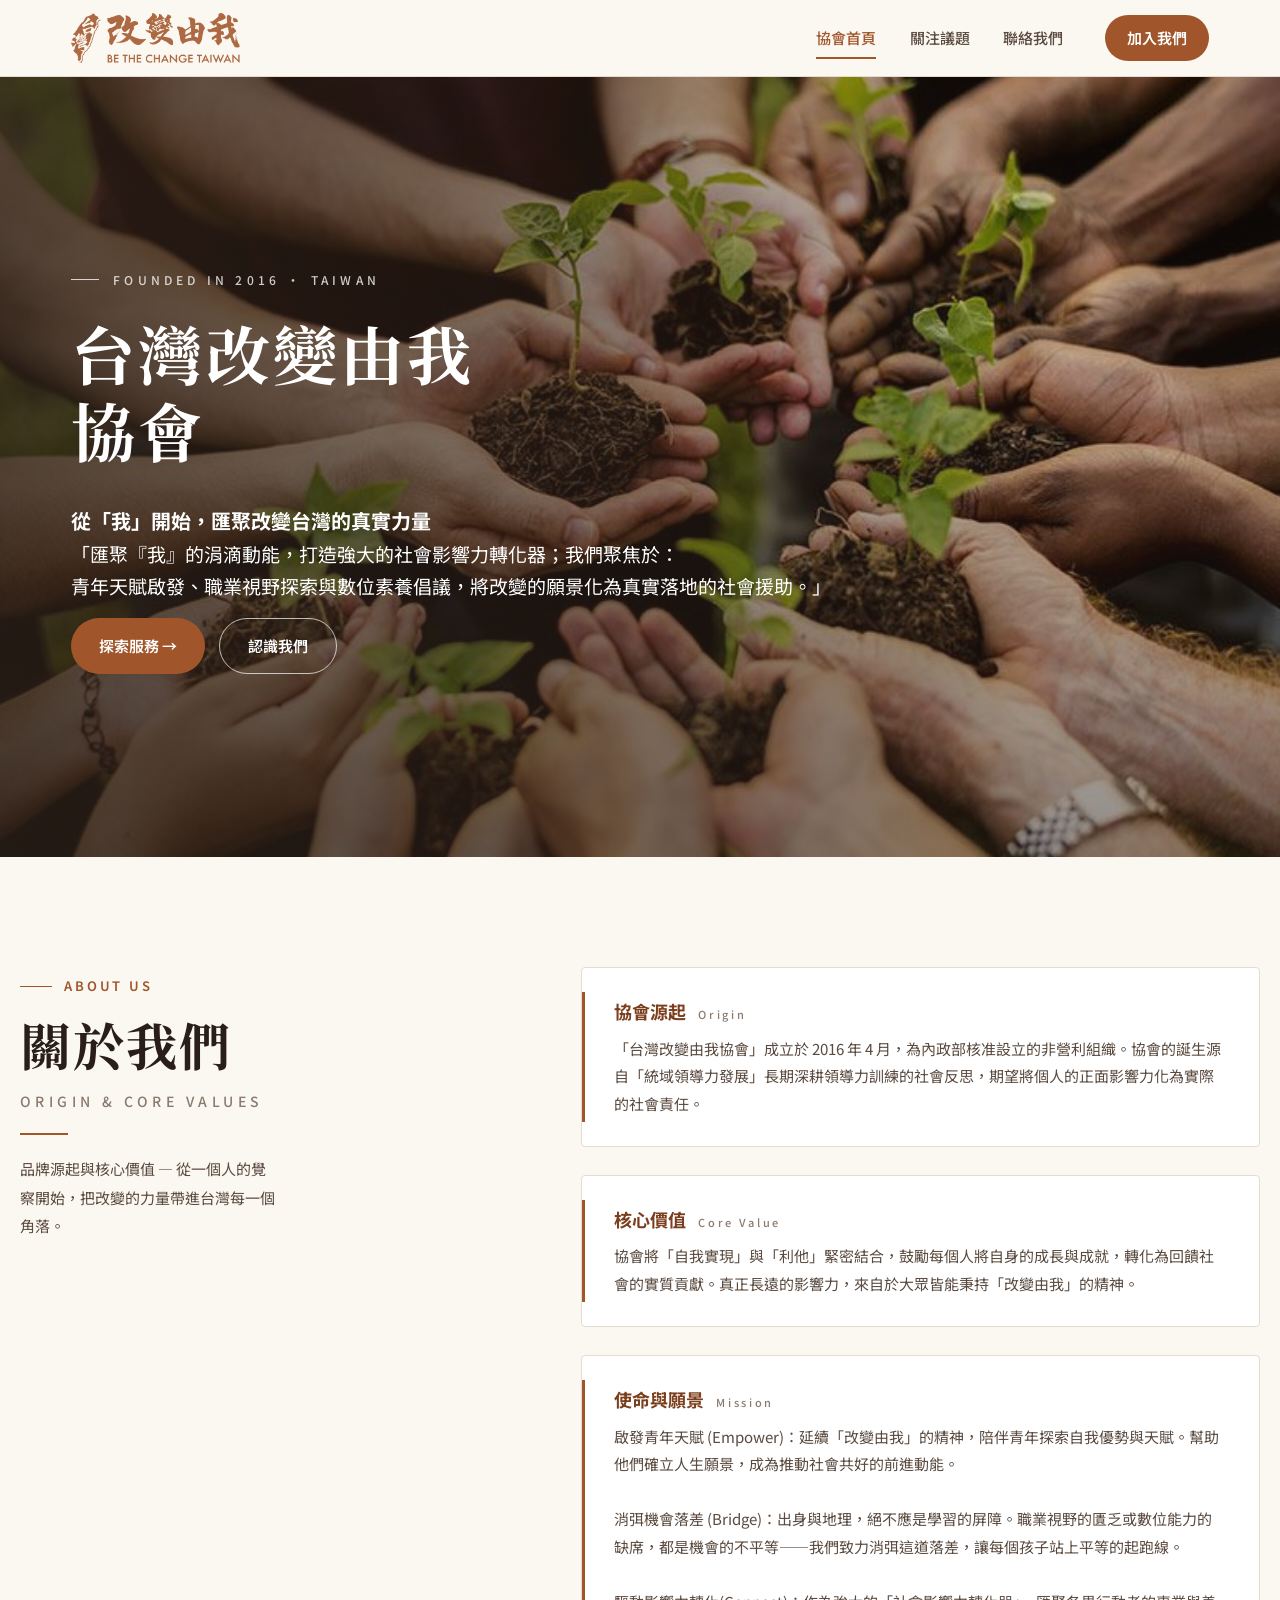
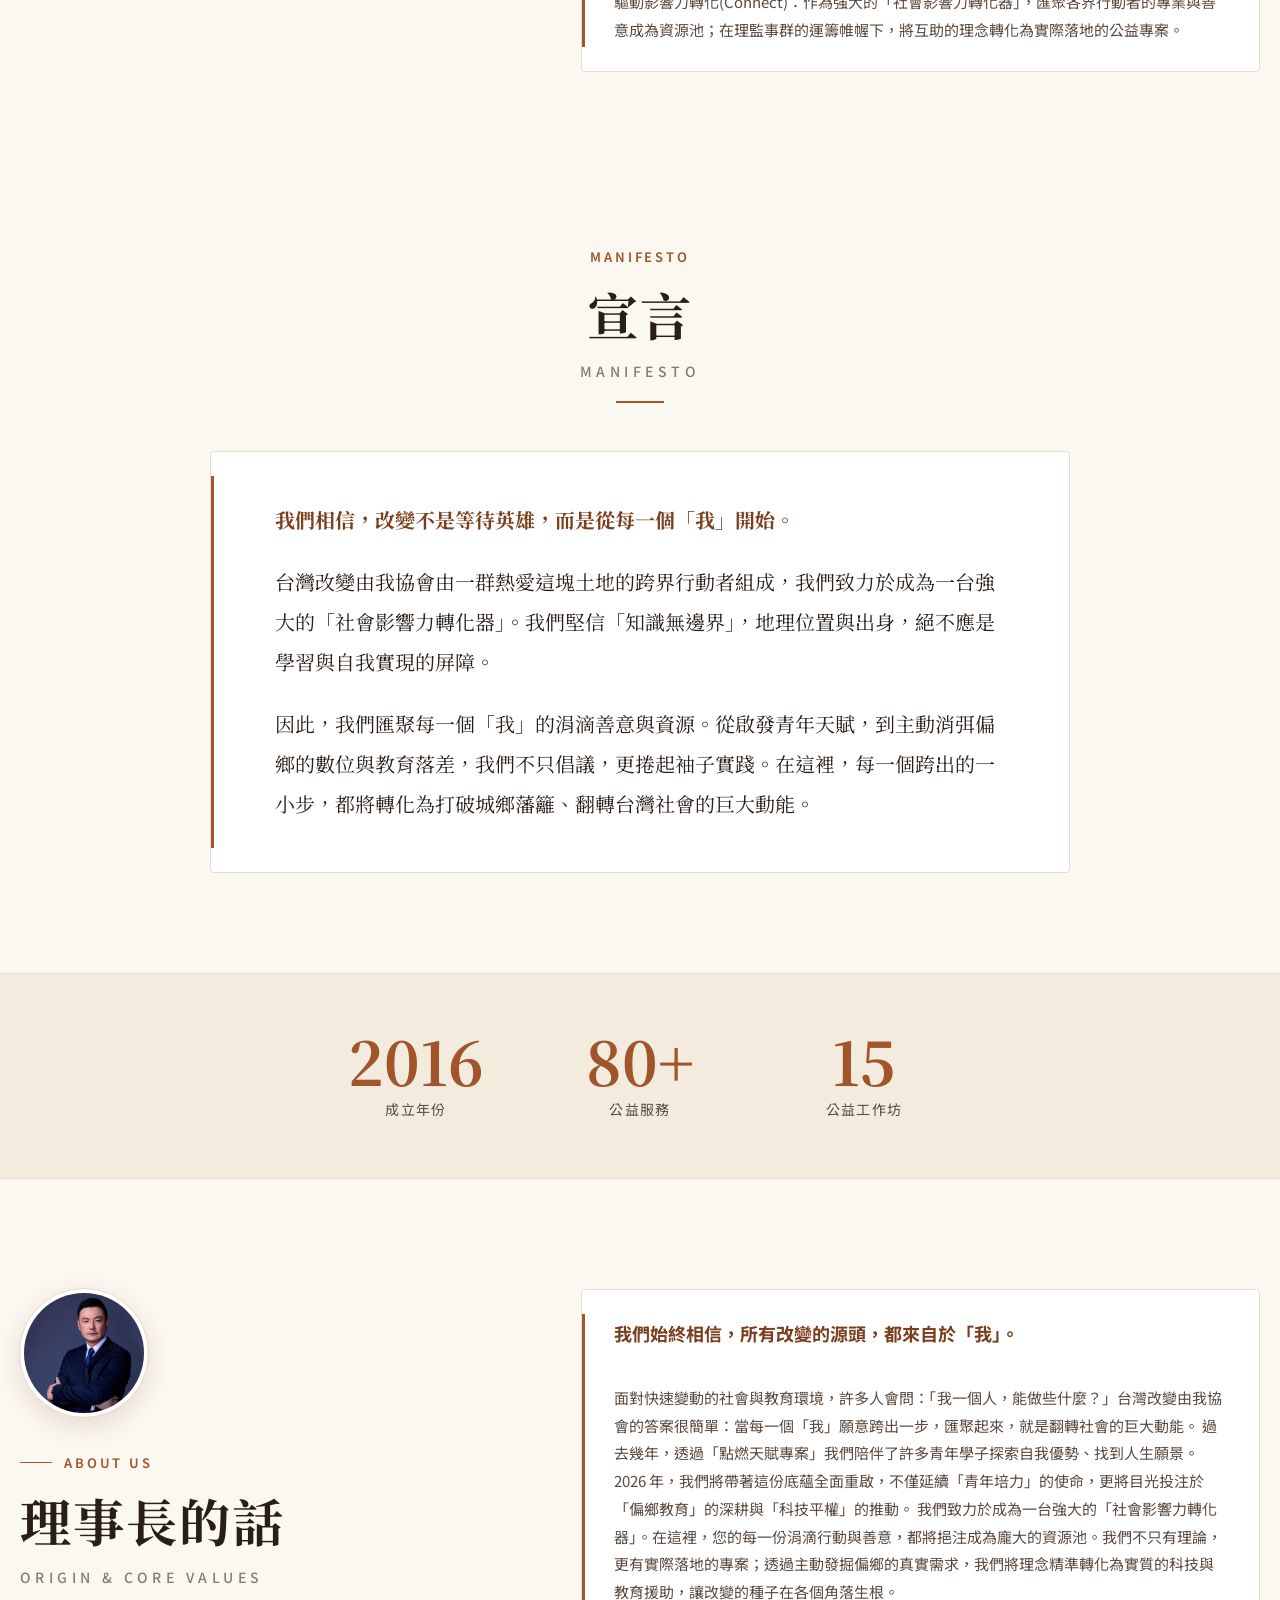
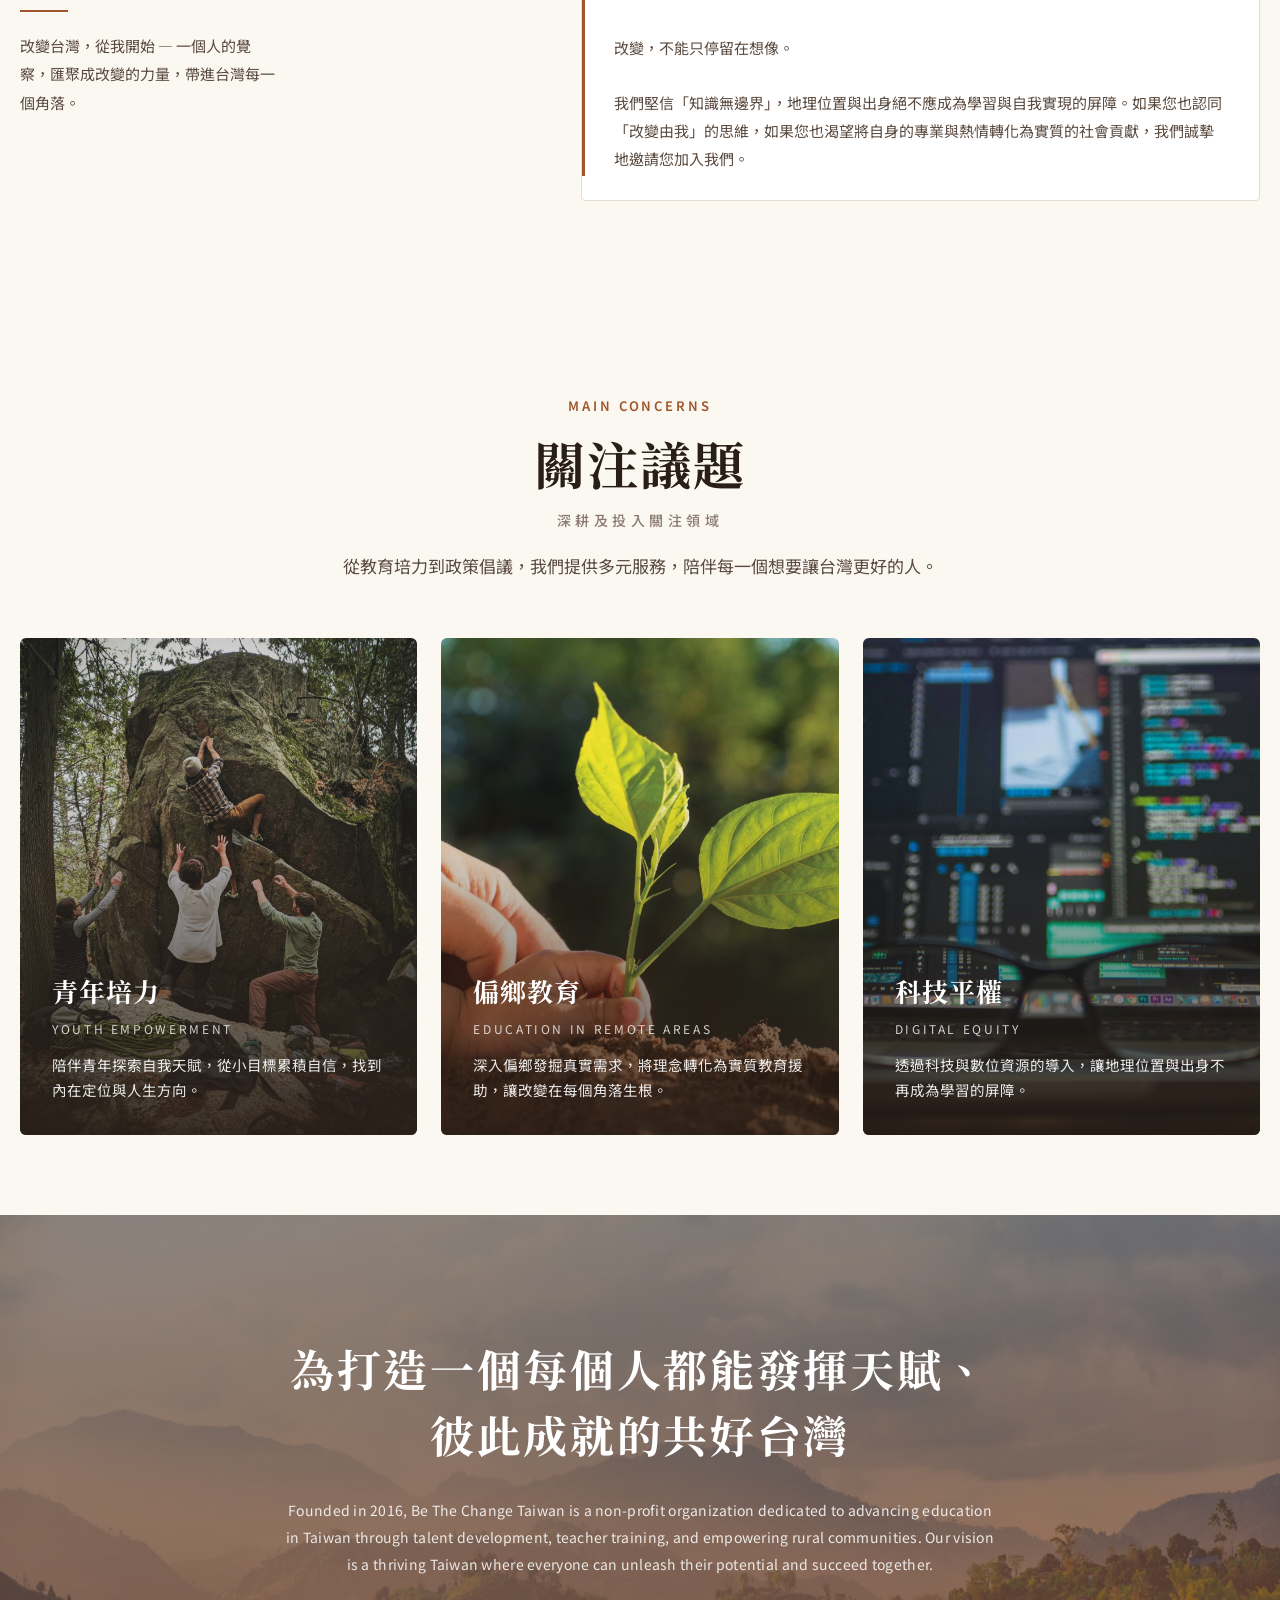
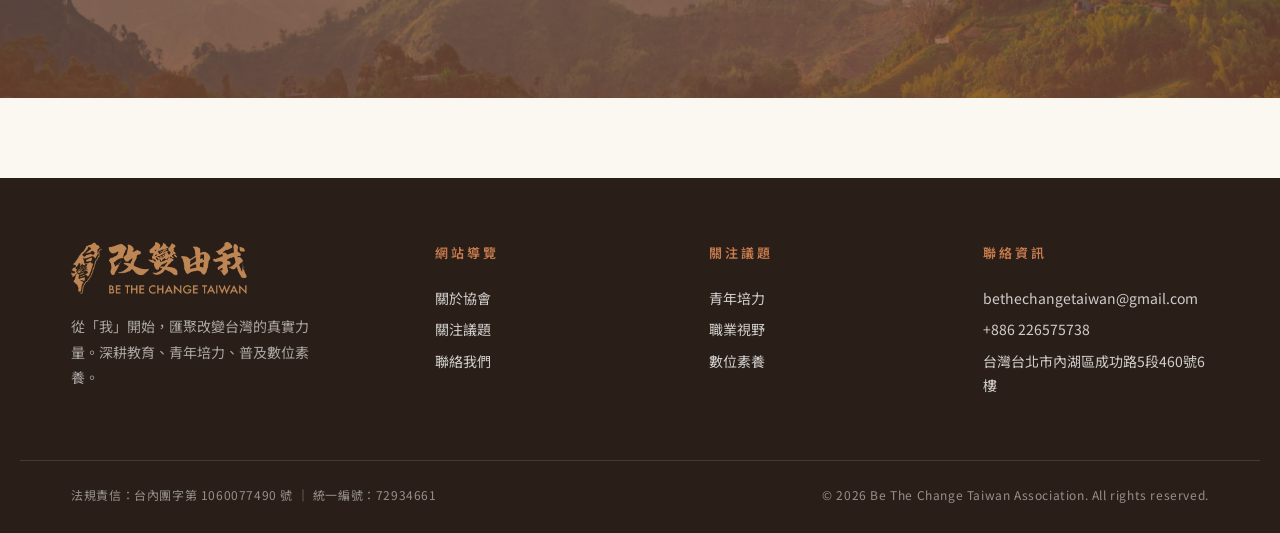
==== index.html @ be3ef878 "createrepository" ====
<!DOCTYPE html><html lang="zh-Hant"><head>




<meta charset="utf-8">
<title>台灣改變由我協會 Be The Change Taiwan</title>
<meta name="viewport" content="width=device-width,initial-scale=1">
<link rel="preconnect" href="https://fonts.googleapis.com">
<link rel="preconnect" href="https://fonts.gstatic.com" crossorigin="">
<link href="https://fonts.googleapis.com/css2?family=Noto+Sans+TC:wght@300;400;500;600;700&amp;family=Noto+Serif+TC:wght@500;600;700&amp;display=swap" rel="stylesheet">
<link rel="stylesheet" href="assets/site.css">
<style>
  /* ───────── Homepage-specific ───────── */
  .hero {
    position: relative;
    min-height: min(92vh, 780px);
    color: var(--white);
    display: flex; align-items: center;
    overflow: hidden;
  }
  .hero .bg {
    position: absolute; inset: 0;
    background: url("assets/hero-seedling.jpg") center/cover no-repeat;
    transform: scale(1.03);
  }
  .hero .scrim {
    position: absolute; inset: 0;
    background:
      linear-gradient(100deg, rgba(42,31,24,0.78) 0%, rgba(42,31,24,0.45) 45%, rgba(42,31,24,0.10) 80%);
  }
  .hero .scrim2 {
    position: absolute; inset: 0;
    background: linear-gradient(180deg, rgba(124,63,30,0.05) 0%, rgba(42,31,24,0.45) 100%);
  }
  .hero .inner {
    position: relative; z-index: 2;
    max-width: var(--maxw); margin: 0 auto; padding: 100px var(--gut);
    width: 100%;
  }
  .hero .est {
    font-size: 12px; letter-spacing: 0.35em; text-transform: uppercase;
    color: rgba(255,255,255,0.78); font-weight: 500;
    margin-bottom: 24px;
    display: inline-flex; align-items: center; gap: 14px;
  }
  .hero .est::before {
    content: ""; display: inline-block; width: 28px; height: 1px; background: rgba(255,255,255,0.78);
  }
  .hero h1.title {
    font-family: "Noto Serif TC", serif;
    font-size: clamp(36px, 5vw, 68px); font-weight: 700;
    letter-spacing: 0.05em;
    margin: 0 0 28px;
    line-height: 1.2;
    max-width: 14ch;
  }
  .hero .quote {
    max-width: 560px;
    font-size: 17px; line-height: 1.95;
    color: rgba(255,255,255,0.92);
    border-left: 2px solid var(--brand-soft);
    padding-left: 22px;
    margin: 0 0 36px;
  }
  .hero .actions { display: flex; gap: 14px; flex-wrap: wrap; }

  /* About */
  .about { padding: 110px 0 80px; }
  .about .grid {
    display: grid; grid-template-columns: 1fr 1.4fr;
    gap: clamp(40px, 6vw, 90px);
    align-items: flex-start;
  }
  @media (max-width: 880px) { .about .grid { grid-template-columns: 1fr; } }
  .about .head h2.section-title-cn { margin-top: 14px; }
  .about-cards {
    display: grid; gap: 28px;
  }
  .about-card {
    background: var(--white);
    border: 1px solid var(--line);
    border-radius: 4px;
    padding: 28px 32px;
    position: relative;
  }
  .about-card::before {
    content: ""; position: absolute; left: 0; top: 24px; bottom: 24px; width: 3px;
    background: var(--brand);
  }
  .about-card h3 {
    margin: 0 0 8px; font-size: 18px; font-weight: 700; color: var(--brand-deep);
    display: flex; align-items: baseline; gap: 12px;
  }
  .about-card h3 .en {
    font-size: 11px; letter-spacing: 0.24em; color: var(--ink-mute); font-weight: 500;
  }
  .about-card p {
    margin: 0; color: var(--ink-soft); font-size: 15px; line-height: 1.85;
  }

  /* Chairman message photo */
  .chairman-photo {
    width: 128px; height: 128px;
    border-radius: 50%;
    overflow: hidden;
    margin: 0 0 26px;
    border: 4px solid var(--white);
    outline: 1px solid var(--line);
    box-shadow: 0 8px 24px rgba(124,63,30,0.16);
  }
  .chairman-photo img {
    width: 100%; height: 100%;
    object-fit: cover;
    object-position: top center;
    display: block;
  }

  /* Manifesto */
  .manifesto { padding: 90px 0 100px; background: var(--paper); }
  .manifesto .head { text-align: center; max-width: 760px; margin: 0 auto 48px; }
  .manifesto .head .eyebrow { justify-content: center; }
  .manifesto .head .eyebrow::before { display: none; }
  .manifesto .divider { margin: 18px auto 0; }
  .manifesto-body {
    max-width: 860px; margin: 0 auto;
    position: relative;
    background: var(--white);
    border: 1px solid var(--line);
    border-radius: 4px;
    padding: 48px clamp(28px, 6vw, 64px);
  }
  .manifesto-body::before {
    content: ""; position: absolute; left: 0; top: 24px; bottom: 24px; width: 3px;
    background: var(--brand);
  }
  .manifesto-body p {
    font-family: "Noto Serif TC", serif;
    font-size: clamp(17px, 2vw, 20px);
    line-height: 2;
    color: var(--ink);
    margin: 0 0 22px;
  }
  .manifesto-body p:last-child { margin-bottom: 0; }
  .manifesto-body p.lead { font-weight: 700; color: var(--brand-deep); }

  /* Stats strip */
  .stats {
    background: var(--paper-2);
    padding: 56px 0;
    border-top: 1px solid var(--line);
    border-bottom: 1px solid var(--line);
  }
  .stats .row {
    display: flex; flex-wrap: wrap; justify-content: center;
    text-align: center; gap: 24px 64px;
  }
  .stats .stat { flex: 0 1 160px; }
  .stat .n {
    font-family: "Noto Serif TC", serif;
    font-size: clamp(40px, 5vw, 60px);
    color: var(--brand);
    font-weight: 700;
    line-height: 1;
  }
  .stat .l { font-size: 14px; color: var(--ink-soft); margin-top: 8px; letter-spacing: 0.1em; }

  /* Concerns */
  .concerns { padding: 110px 0 80px; }
  .concerns .head { text-align: center; max-width: 760px; margin: 0 auto 56px; }
  .concerns .head .eyebrow { justify-content: center; }
  .concerns .head .eyebrow::before { display: none; }
  .concerns .head .section-lead { margin-top: 18px; }
  .concerns .grid3 {
    display: grid; grid-template-columns: repeat(3, 1fr);
    gap: 24px;
  }
  @media (max-width: 880px) { .concerns .grid3 { grid-template-columns: 1fr; } }
  .concern {
    position: relative;
    border-radius: 6px;
    overflow: hidden;
    aspect-ratio: 4/5;
    color: var(--white);
    display: flex; flex-direction: column; justify-content: flex-end;
    padding: 32px;
    transition: transform .35s ease;
  }
  .concern:hover { transform: translateY(-4px); }
  .concern .bg {
    position: absolute; inset: 0;
    background-size: cover; background-position: center;
    transition: transform .6s ease;
  }
  .concern:hover .bg { transform: scale(1.06); }
  .concern .veil {
    position: absolute; inset: 0;
    background: linear-gradient(180deg, rgba(42,31,24,0.05) 30%, rgba(42,31,24,0.85) 100%);
  }
  .concern .num {
    position: absolute; top: 24px; left: 24px;
    font-size: 14px; letter-spacing: 0.2em; color: rgba(255,255,255,0.85);
  }
  .concern .body { position: relative; z-index: 2; }
  .concern h3 {
    font-family: "Noto Serif TC", serif;
    font-size: 26px; font-weight: 700; margin: 0 0 6px;
    letter-spacing: 0.04em;
  }
  .concern .en { font-size: 12px; letter-spacing: 0.22em; text-transform: uppercase; opacity: 0.78; margin-bottom: 12px; }
  .concern p { margin: 0; font-size: 14.5px; line-height: 1.75; color: rgba(255,255,255,0.9); }

  /* Services */
  .services { padding: 110px 0 80px; background: var(--paper-2); }
  .services .head { text-align: center; max-width: 760px; margin: 0 auto 56px; }
  .services .head .eyebrow { justify-content: center; }
  .services .head .eyebrow::before { display: none; }
  .svc-grid {
    display: grid; grid-template-columns: repeat(3, 1fr); gap: 20px;
  }
  @media (max-width: 980px) { .svc-grid { grid-template-columns: repeat(2, 1fr); } }
  @media (max-width: 640px) { .svc-grid { grid-template-columns: 1fr; } }
  .svc {
    background: var(--white);
    padding: 36px 30px;
    border: 1px solid var(--line);
    transition: border-color .25s, transform .25s;
  }
  .svc:hover { border-color: var(--brand); transform: translateY(-3px); }
  .svc .num {
    font-family: "Noto Serif TC", serif;
    font-size: 14px; color: var(--brand);
    letter-spacing: 0.16em; font-weight: 600;
  }
  .svc .icon {
    width: 56px; height: 56px;
    border-radius: 50%;
    background: var(--brand-tint);
    display: flex; align-items: center; justify-content: center;
    margin: 14px 0 22px;
    color: var(--brand-deep);
  }
  .svc h3 {
    margin: 0; font-size: 19px; font-weight: 700; color: var(--ink);
  }
  .svc .en {
    margin: 4px 0 14px; font-size: 11px;
    letter-spacing: 0.22em; color: var(--ink-mute); text-transform: uppercase;
  }
  .svc p { margin: 0; color: var(--ink-soft); font-size: 14.5px; line-height: 1.8; }

  /* Vision banner */
  .vision {
    position: relative; padding: 120px 0;
    color: var(--white); overflow: hidden;
  }
  .vision .bg { position: absolute; inset: 0; background: url("assets/mountains.png") center/cover no-repeat; }
  .vision .scrim { position: absolute; inset: 0; background: linear-gradient(180deg, rgba(42,31,24,0.55) 0%, rgba(124,63,30,0.72) 100%); }
  .vision .inner { position: relative; z-index: 2; text-align: center; max-width: 880px; margin: 0 auto; padding: 0 var(--gut); }
  .vision .quote-cn {
    font-family: "Noto Serif TC", serif;
    font-size: clamp(26px, 3.6vw, 44px);
    font-weight: 700; letter-spacing: 0.06em;
    line-height: 1.5;
    margin: 0 0 30px;
  }
  .vision .quote-en {
    font-size: 14px; line-height: 1.95;
    color: rgba(255,255,255,0.86); letter-spacing: 0.02em;
    max-width: 720px; margin: 0 auto;
  }

  /* Core Members – flex centering (works for any card count) */
  .grid3-center {
    display: flex;
    flex-wrap: wrap;
    justify-content: center;
    gap: 24px;
  }
  .grid3-center > * {
    flex: 0 1 calc(33.333% - 16px);
    min-width: 260px;
  }
  @media (max-width: 880px) {
    .grid3-center > * { flex: 1 1 100%; }
  }

  /* Contact */
  .contact { padding: 110px 0 80px; }
  .contact .head { text-align: center; max-width: 720px; margin: 0 auto 56px; }
  .contact .head .eyebrow { justify-content: center; }
  .contact .head .eyebrow::before { display: none; }
  .contact .grid {
    display: grid; grid-template-columns: 1.4fr 1fr;
    gap: 56px;
    align-items: flex-start;
  }
  @media (max-width: 880px) { .contact .grid { grid-template-columns: 1fr; } }
  .form .row { display: grid; grid-template-columns: 1fr 1fr; gap: 18px; }
  @media (max-width: 560px) { .form .row { grid-template-columns: 1fr; } }
  .form label {
    display: block; font-size: 13px; font-weight: 600;
    color: var(--ink-soft); margin-bottom: 8px; letter-spacing: 0.04em;
  }
  .form input, .form textarea {
    width: 100%; padding: 14px 16px;
    border: 1px solid var(--line);
    background: var(--white);
    border-radius: 4px;
    font-family: inherit; font-size: 15px; color: var(--ink);
    transition: border-color .2s;
  }
  .form input:focus, .form textarea:focus { outline: none; border-color: var(--brand); }
  .form textarea { resize: vertical; min-height: 130px; }
  .form .field { margin-bottom: 18px; }
  .form button { margin-top: 8px; }

  .contact-info { background: var(--paper-2); padding: 36px 32px; border-radius: 4px; border-top: 3px solid var(--brand); max-width: 520px; margin: 0 auto; }
  .info-row { display: flex; gap: 14px; padding: 18px 0; border-bottom: 1px dashed var(--line); }
  .info-row:last-child { border-bottom: none; }
  .info-row .ico {
    flex: none; width: 38px; height: 38px; border-radius: 50%;
    background: var(--brand-tint); color: var(--brand-deep);
    display: flex; align-items: center; justify-content: center;
  }
  .info-row .k { font-size: 12px; letter-spacing: 0.18em; color: var(--ink-mute); text-transform: uppercase; }
  .info-row .v { font-size: 15px; color: var(--ink); margin-top: 2px; }

</style>
</head>
<body style="">

<!-- ============================ TOP BAR ============================ -->
<header class="topbar">
  <div class="topbar-inner">
    <a href="index.html" class="brand-mark" aria-label="台灣改變由我協會 Be The Change Taiwan"><img class="logo" src="assets/logo.png" alt="台灣改變由我協會 Be The Change Taiwan"></a>
    <nav class="primary" id="primary-nav">
      <a href="index.html" class="active">協會首頁</a>
      <a href="services.html">關注議題</a>
      <a href="#contact">聯絡我們</a>
      <a href="https://forms.gle/eyVAUcjqpGPMVrp58" class="nav-cta">加入我們</a>
    </nav>
    <button class="nav-toggle" id="nav-toggle" aria-label="選單" aria-expanded="false">
      <span></span><span></span><span></span>
    </button>
  </div>
</header>

<!-- ============================ HERO ============================ -->
<section class="hero">
  <div class="bg" aria-hidden="true"></div>
  <div class="scrim" aria-hidden="true"></div>
  <div class="scrim2" aria-hidden="true"></div>
  <div class="inner">
    <div class="est" style="">Founded in 2016 · Taiwan</div>
    <h1 class="title">台灣改變由我<br>協會</h1>
    <p class="quote" style=""><div xmind-vk-rich-text-fragment-id="1780376674019-1492" style="font-size: 20px;"><b>從「我」開始，匯聚改變台灣的真實力量</b><br><div xmind-vk-rich-text-fragment-id="1780376700357-9192" style="font-size: 19px;">
      「匯聚『我』的涓滴動能，打造強大的社會影響力轉化器；我們聚焦於：<br>青年天賦啟發、職業視野探索與數位素養倡議，將改變的願景化為真實落地的社會援助。」
</div></div></p>
    <div class="actions">
      <a href="services.html" class="btn btn-primary">探索服務 →</a>
      <a href="about.html" class="btn btn-ghost">認識我們</a>
    </div>
  </div>
</section>

<!-- ============================ ABOUT ============================ -->
 
<section class="about wrap" id="about">
  <div class="grid">
    <div class="head">
      <span class="eyebrow">About Us</span>
      <h2 class="section-title-cn">關於我們</h2>
      <p class="section-title-en">Origin &amp; Core Values</p>
      <div class="divider"></div>
      <p style="color:var(--ink-soft); font-size:15px; line-height:1.9; max-width:32ch; margin-top:18px;">
        品牌源起與核心價值 — 從一個人的覺察開始，把改變的力量帶進台灣每一個角落。
      </p>
    </div>
    <div class="about-cards">
      <div class="about-card">
        <h3>協會源起 <span class="en">Origin</span></h3>
        <p>「台灣改變由我協會」成立於 2016 年 4 月，為內政部核准設立的非營利組織。協會的誕生源自「統域領導力發展」長期深耕領導力訓練的社會反思，期望將個人的正面影響力化為實際的社會責任。</p>
      </div>
      <div class="about-card">
        <h3>核心價值 <span class="en">Core Value</span></h3>
        <p>協會將「自我實現」與「利他」緊密結合，鼓勵每個人將自身的成長與成就，轉化為回饋社會的實質貢獻。真正長遠的影響力，來自於大眾皆能秉持「改變由我」的精神。</p>
      </div>
      <div class="about-card">
        <h3>使命與願景 <span class="en">Mission</span></h3>
        <p>啟發青年天賦 (Empower)：延續「改變由我」的精神，陪伴青年探索自我優勢與天賦。幫助他們確立人生願景，成為推動社會共好的前進動能。</p>
        <br>
        <p>消弭機會落差 (Bridge)：出身與地理，絕不應是學習的屏障。職業視野的匱乏或數位能力的缺席，都是機會的不平等——我們致力消弭這道落差，讓每個孩子站上平等的起跑線。</p>
        <br>
        <p>驅動影響力轉化(Connect)：作為強大的「社會影響力轉化器」，匯聚各界行動者的專業與善意成為資源池；在理監事群的運籌帷幄下，將互助的理念轉化為實際落地的公益專案。</p>
      </div>
    </div>
  </div>
</section>

<!-- ============================ MANIFESTO ============================ -->

<section class="manifesto wrap" id="manifesto">
  <div class="head">
    <span class="eyebrow">Manifesto</span>
    <h2 class="section-title-cn">宣言</h2>
    <p class="section-title-en">Manifesto</p>
    <div class="divider center"></div>
  </div>
  <div class="manifesto-body">
    <p class="lead">我們相信，改變不是等待英雄，而是從每一個「我」開始。</p>
    <p>台灣改變由我協會由一群熱愛這塊土地的跨界行動者組成，我們致力於成為一台強大的「社會影響力轉化器」。我們堅信「知識無邊界」，地理位置與出身，絕不應是學習與自我實現的屏障。</p>
    <p>因此，我們匯聚每一個「我」的涓滴善意與資源。從啟發青年天賦，到主動消弭偏鄉的數位與教育落差，我們不只倡議，更捲起袖子實踐。在這裡，每一個跨出的一小步，都將轉化為打破城鄉藩籬、翻轉台灣社會的巨大動能。</p>
  </div>
</section>

<!-- ============================ STATS ============================ -->
 
<section class="stats">
  <div class="wrap row">
    <div class="stat"><div class="n">2016</div><div class="l">成立年份</div></div>
    <!--<div class="stat"><div class="n">5+</div><div class="l">合作夥伴</div></div>-->
    <div class="stat"><div class="n">80+</div><div class="l">公益服務</div></div>
    <div class="stat"><div class="n">15</div><div class="l">公益工作坊</div></div>
  </div>
</section>

<!-- ============================ Core Members ============================ 

<section class="concerns wrap">
  <div class="head">
    <span class="eyebrow">Core Members</span>
    <h2 class="section-title-cn">核心成員</h2>
    <p class="section-title-en">Leadership Team</p>
    <p class="section-lead">我們的核心成員由一群熱衷於社會變革的專業人士組成，致力於推動協會的使命與願景。</p>
  </div>
  <div class="grid3-center">
    <a class="concern" href="services.html#youth">
      <div class="bg" style="background-image:url('assets/calvin 1.png')"></div>
      <div class="veil"></div>
      <div class="num"></div>
      <div class="body">
        <h3>理事長</h3>
        <div class="en">程家瑋 Calvin Cheng</div>
 
      </div>
    </a>
    <a class="concern" href="services.html#rural">
      <div class="bg" style="background-image:url('assets/racheal.png')"></div>
      <div class="veil"></div>
      <div class="num"></div>
      <div class="body">
        <h3>秘書長</h3>
        <div class="en">胡逸榆 Racheal Hu </div>
 
      </div>
    </a>
    
  </div>
</section>

-->

<!-- ============================ Message ============================ -->

<section class="about wrap" id="about">
  <div class="grid">
    <div class="head">
      <div class="chairman-photo">
        <img src="assets/calvin 1.png" alt="理事長 程家瑋 Calvin Cheng">
      </div>
      <span class="eyebrow">About Us</span>
      <h2 class="section-title-cn">理事長的話</h2>
      <p class="section-title-en">Origin &amp; Core Values</p>
      <div class="divider"></div>
      <p style="color:var(--ink-soft); font-size:15px; line-height:1.9; max-width:32ch; margin-top:18px;">
        改變台灣，從我開始 — 一個人的覺察，匯聚成改變的力量，帶進台灣每一個角落。
      </p>
    </div>
    <div class="about-cards">
      <div class="about-card">
        <h3>我們始終相信，所有改變的源頭，都來自於「我」。 <span class="en"></span></h3>
        <br>
        <p>面對快速變動的社會與教育環境，許多人會問：「我一個人，能做些什麼？」台灣改變由我協會的答案很簡單：當每一個「我」願意跨出一步，匯聚起來，就是翻轉社會的巨大動能。
過去幾年，透過「點燃天賦專案」我們陪伴了許多青年學子探索自我優勢、找到人生願景。2026 年，我們將帶著這份底蘊全面重啟，不僅延續「青年培力」的使命，更將目光投注於「偏鄉教育」的深耕與「科技平權」的推動。
我們致力於成為一台強大的「社會影響力轉化器」。在這裡，您的每一份涓滴行動與善意，都將挹注成為龐大的資源池。我們不只有理論，更有實際落地的專案；透過主動發掘偏鄉的真實需求，我們將理念精準轉化為實質的科技與教育援助，讓改變的種子在各個角落生根。
<br>
<br>
改變，不能只停留在想像。
<br>
<br>
我們堅信「知識無邊界」，地理位置與出身絕不應成為學習與自我實現的屏障。如果您也認同「改變由我」的思維，如果您也渴望將自身的專業與熱情轉化為實質的社會貢獻，我們誠摯地邀請您加入我們。</p>
      </div>
     
      </div>
    </div>
  </div>
</section>



<!-- ============================ CONCERNS ============================ -->

<section class="concerns wrap">
  <div class="head">
    <span class="eyebrow">Main Concerns</span>
    <h2 class="section-title-cn">關注議題</h2>
    <p class="section-title-en">深耕及投入關注領域</p>
    <p class="section-lead">從教育培力到政策倡議，我們提供多元服務，陪伴每一個想要讓台灣更好的人。</p>
  </div>
  <div class="grid3">
    <a class="concern" href="services.html#youth">
      <div class="bg" style="background-image:url('assets/climb.jpg')"></div>
      <div class="veil"></div>
      <!-- <div class="num">01 / 03</div> -->
      <div class="body">
        <h3>青年培力</h3>
        <div class="en">Youth Empowerment</div>
        <p>陪伴青年探索自我天賦，從小目標累積自信，找到內在定位與人生方向。</p>
      </div>
    </a>
    <a class="concern" href="services.html#rural">
      <div class="bg" style="background-image:url('assets/child-sprout.png')"></div>
      <div class="veil"></div>
      <!-- <div class="num">02 / 03</div> -->
      <div class="body">
        <h3>偏鄉教育</h3>
        <div class="en">Education in Remote Areas</div>
        <p>深入偏鄉發掘真實需求，將理念轉化為實質教育援助，讓改變在每個角落生根。</p>
      </div>
    </a>
    <a class="concern" href="services.html#digital">
      <div class="bg" style="background-image:url('assets/tech.jpg')"></div>
      <div class="veil"></div>
      <!-- <div class="num">03 / 03</div> -->
      <div class="body">
        <h3>科技平權</h3>
        <div class="en">Digital Equity</div>
        <p>透過科技與數位資源的導入，讓地理位置與出身不再成為學習的屏障。</p>
      </div>
    </a>
  </div>
</section>

<!-- ============================ VISION BANNER ============================ -->
<section class="vision">
  <div class="bg" aria-hidden="true"></div>
  <div class="scrim" aria-hidden="true"></div>
  <div class="inner">
    <p class="quote-cn">為打造一個每個人都能發揮天賦、<br>彼此成就的共好台灣</p>
    <p class="quote-en">Founded in 2016, Be The Change Taiwan is a non-profit organization dedicated to advancing education in Taiwan through talent development, teacher training, and empowering rural communities. Our vision is a thriving Taiwan where everyone can unleash their potential and succeed together.</p>
  </div>
</section>

<!-- ============================ CONTACT ============================ 
<section class="contact wrap" id="contact">
  <div class="head">
    <span class="eyebrow">Contact Us</span>
    <h2 class="section-title-cn">聯絡我們</h2>
    <p class="section-title-en">一起改變台灣</p>
    <p class="section-lead">無論您是想加入我們、洽談合作，或只是想了解更多，我們都非常歡迎您與我們聯繫。</p>
  </div>
-->

  <!--<div class="grid">
    <form class="form" onsubmit="event.preventDefault(); this.querySelector('button').textContent='已送出，謝謝您！';">
      <div class="row">
        <div class="field">
          <label>姓名 Name</label>
          <input type="text" placeholder="您的姓名" required="">
        </div>
        <div class="field">
          <label>電子郵件 Email</label>
          <input type="email" placeholder="your@email.com" required="">
        </div>
      </div>
      <div class="field">
        <label>主旨 Subject</label>
        <input type="text" placeholder="訊息主旨">
      </div>
      <div class="field">
        <label>訊息 Message</label>
        <textarea placeholder="請輸入您的訊息..." required=""></textarea>
      </div>
      <button type="submit" class="btn btn-primary">送出訊息 Send Message</button>
    </form>
 -->

 <!--information

 <aside class="contact-info">
      <div class="info-row">
        <div class="ico"><svg width="18" height="18" viewBox="0 0 24 24" fill="none" stroke="currentColor" stroke-width="1.8"><path d="M12 22s-7-6.5-7-12a7 7 0 0 1 14 0c0 5.5-7 12-7 12z"></path><circle cx="12" cy="10" r="2.5"></circle></svg></div>
        <div>
          <div class="k">地址 Address</div>
          <div class="v">台灣 台北市內湖區成功路5段460號6樓</div>
        </div>
      </div>
      <div class="info-row">
        <div class="ico"><svg width="18" height="18" viewBox="0 0 24 24" fill="none" stroke="currentColor" stroke-width="1.8"><rect x="3" y="5" width="18" height="14" rx="2"></rect><path d="M3 7l9 7 9-7"></path></svg></div>
        <div>
          <div class="k">電子信箱 Email</div>
          <div class="v">bethechangetaiwan@gmail.com</div>
        </div>
      </div>
      <div class="info-row">
        <div class="ico"><svg width="18" height="18" viewBox="0 0 24 24" fill="none" stroke="currentColor" stroke-width="1.8"><path d="M5 4h4l2 5-2.5 1.5a11 11 0 0 0 5 5L15 13l5 2v4a2 2 0 0 1-2 2A16 16 0 0 1 3 6a2 2 0 0 1 2-2z"></path></svg></div>
        <div>
          <div class="k">電話 Phone</div>
          <div class="v">+886 2657 5738</div>
        </div>
      </div>
    </aside>
  </div>
</section>
-->

<!-- ============================ FOOTER ============================ -->
<footer class="site-footer">
  <div class="wrap grid">
    <div class="footer-brand">
      <img class="logo-footer" src="assets/logo.png" alt="改變由我 BE THE CHANGE TAIWAN">
      <p>從「我」開始，匯聚改變台灣的真實力量。深耕教育、青年培力、普及數位素養。</p>
    </div>
    <div>
      <h4>網站導覽</h4>
      <a href="index.html">關於協會</a>
      <a href="services.html">關注議題</a>
      <a href="index.html#contact">聯絡我們</a>
    </div>
    <div>
      <h4>關注議題</h4>
      <a href="services.html#youth">青年培力</a>
      <a href="services.html#rural">職業視野</a>
      <a href="services.html#digital">數位素養</a>
    </div>
    <div>
      <h4>聯絡資訊</h4>
      <a>bethechangetaiwan@gmail.com</a>
      <a>+886 226575738</a>
      <a>台灣台北市內湖區成功路5段460號6樓</a>
    </div>
  </div>
  <div class="wrap bar">
    <span>法規責信：台內團字第 1060077490 號 ｜ 統一編號：72934661</span>
    <span>© 2026 Be The Change Taiwan Association. All rights reserved.</span>
  </div>
</footer>

<script src="assets/site.js"></script>
</body></html>
---- assets/site.css ----
/* ============================================================
   Be The Change Taiwan — shared stylesheet
   Palette: warm terracotta + ivory, photographic, grounded
   ============================================================ */

:root {
  /* Brand earth tones (from brand guide — 大地棕 / Terracotta) */
  --brand:        #A0552B;   /* primary terracotta — used in logo wordmark */
  --brand-deep:   #7C3F1E;   /* darker accent */
  --brand-soft:   #C77A4D;   /* lighter accent */
  --brand-tint:   #EDD9C6;   /* very light wash */

  /* Neutrals */
  --ink:          #2A1F18;
  --ink-soft:     #5A4A3F;
  --ink-mute:     #8A7A6F;
  --line:         #E6DBCF;
  --paper:        #FBF7F1;   /* warm ivory */
  --paper-2:      #F4EBDF;   /* secondary cream */
  --white:        #FFFFFF;

  /* Type scale (px / rem) */
  --f-hero:    clamp(40px, 5.5vw, 72px);
  --f-h1:      clamp(32px, 4vw, 52px);
  --f-h2:      clamp(24px, 2.6vw, 34px);
  --f-h3:      18px;
  --f-body:    16px;
  --f-small:   14px;

  --maxw: 1240px;
  --gut: clamp(20px, 4vw, 56px);
}

* { box-sizing: border-box; }

html { scroll-behavior: smooth; }

body {
  margin: 0;
  font-family: "Noto Sans TC", "Noto Sans CJK TC", "PingFang TC", "Microsoft JhengHei", sans-serif;
  color: var(--ink);
  background: var(--paper);
  line-height: 1.7;
  font-size: var(--f-body);
  font-weight: 400;
  -webkit-font-smoothing: antialiased;
  text-rendering: optimizeLegibility;
}

img { display: block; max-width: 100%; }

a { color: var(--brand); text-decoration: none; }
a:hover { color: var(--brand-deep); }

.wrap { max-width: var(--maxw); margin: 0 auto; padding: 0 var(--gut); }

/* ───────────── Top bar ───────────── */
.topbar {
  position: sticky; top: 0; z-index: 50;
  background: rgba(251, 247, 241, 0.92);
  backdrop-filter: saturate(140%) blur(10px);
  border-bottom: 1px solid var(--line);
}
.topbar-inner {
  display: flex; align-items: center; justify-content: space-between;
  height: 76px;
  max-width: var(--maxw); margin: 0 auto; padding: 0 var(--gut);
}
.brand-mark {
  display: inline-flex; align-items: center;
  color: var(--brand);
}
.brand-mark img.logo {
  height: 50px; width: auto; display: block;
}
@media (max-width: 640px){
  .brand-mark img.logo { height: 40px; }
}

nav.primary {
  display: flex; gap: clamp(8px, 2vw, 32px); align-items: center;
  font-size: 15px;
}
nav.primary a {
  color: var(--ink-soft);
  padding: 8px 4px;
  position: relative;
  font-weight: 500;
  transition: color .2s ease;
}
nav.primary a:hover { color: var(--brand); }
nav.primary a.active { color: var(--brand); }
nav.primary a.active::after {
  content: ""; position: absolute; left: 4px; right: 4px; bottom: 0;
  height: 2px; background: var(--brand);
}
nav.primary .nav-cta {
  margin-left: 12px;
  background: var(--brand); color: var(--white);
  padding: 10px 22px; border-radius: 999px;
  font-weight: 600;
  transition: background .2s ease;
}
nav.primary .nav-cta:hover { background: var(--brand-deep); color: var(--white); }

/* ───────────── Buttons ───────────── */
.btn {
  display: inline-flex; align-items: center; gap: 8px;
  padding: 14px 28px; border-radius: 999px;
  font-weight: 600; font-size: 15px;
  border: none; cursor: pointer;
  transition: all .2s ease;
  font-family: inherit;
}
.btn-primary { background: var(--brand); color: var(--white); }
.btn-primary:hover { background: var(--brand-deep); color: var(--white); }
.btn-ghost {
  background: transparent; color: var(--white);
  border: 1.5px solid rgba(255,255,255,0.7);
}
.btn-ghost:hover { background: rgba(255,255,255,0.15); color: var(--white); }
.btn-outline {
  background: transparent; color: var(--brand);
  border: 1.5px solid var(--brand);
}
.btn-outline:hover { background: var(--brand); color: var(--white); }

/* ───────────── Section header helpers ───────────── */
.eyebrow {
  display: inline-flex; align-items: center; gap: 12px;
  font-size: 13px; letter-spacing: 0.22em;
  color: var(--brand);
  font-weight: 600; text-transform: uppercase;
}
.eyebrow::before {
  content: ""; display: block; width: 32px; height: 1px; background: var(--brand);
}
.section-title-cn {
  font-family: "Noto Serif TC", "Noto Serif CJK TC", serif;
  font-size: var(--f-h1);
  font-weight: 700;
  color: var(--ink);
  letter-spacing: 0.04em;
  line-height: 1.25;
  margin: 12px 0 8px;
}
.section-title-en {
  font-size: 14px; letter-spacing: 0.32em;
  color: var(--ink-mute);
  font-weight: 500;
  text-transform: uppercase;
}
.section-lead {
  font-size: 17px;
  color: var(--ink-soft);
  max-width: 760px;
  margin: 24px auto 0;
  line-height: 1.85;
}

/* ───────────── Page hero (used by inner pages) ───────────── */
.page-hero {
  position: relative;
  min-height: 460px;
  display: flex; align-items: flex-end;
  color: var(--white);
  overflow: hidden;
}
.page-hero .bg {
  position: absolute; inset: 0;
  background-size: cover; background-position: center;
}
.page-hero .scrim {
  position: absolute; inset: 0;
  background:
    linear-gradient(180deg, rgba(42,31,24,0.15) 0%, rgba(42,31,24,0.55) 60%, rgba(42,31,24,0.78) 100%);
}
.page-hero .scrim-warm {
  position: absolute; inset: 0;
  background: linear-gradient(180deg, rgba(160,85,43,0.20) 0%, rgba(124,63,30,0.6) 100%);
  mix-blend-mode: multiply;
}
.page-hero .inner {
  position: relative; z-index: 2;
  max-width: var(--maxw); margin: 0 auto; padding: 80px var(--gut) 64px;
  width: 100%;
}
.page-hero .breadcrumbs {
  font-size: 13px; letter-spacing: 0.18em; opacity: 0.85;
  text-transform: uppercase;
  margin-bottom: 18px;
}
.page-hero .breadcrumbs a { color: inherit; opacity: 0.7; }
.page-hero .breadcrumbs a:hover { opacity: 1; color: inherit; }
.page-hero h1 {
  font-family: "Noto Serif TC", "Noto Serif CJK TC", serif;
  font-size: var(--f-hero);
  font-weight: 700;
  margin: 0 0 12px;
  letter-spacing: 0.03em;
  line-height: 1.15;
  max-width: 16ch;
}
.page-hero .hero-en {
  font-size: 14px; letter-spacing: 0.34em;
  text-transform: uppercase;
  opacity: 0.85; font-weight: 500;
}
.page-hero .hero-lead {
  margin-top: 22px; max-width: 620px;
  font-size: 17px; line-height: 1.85;
  opacity: 0.92;
}

/* ───────────── Footer ───────────── */
footer.site-footer {
  background: #2A1F18;
  color: rgba(255,255,255,0.78);
  padding: 64px 0 28px;
  margin-top: 80px;
}
footer.site-footer .grid {
  display: grid;
  grid-template-columns: 1.4fr 1fr 1fr 1fr;
  gap: 48px;
}
@media (max-width: 880px) {
  footer.site-footer .grid { grid-template-columns: 1fr 1fr; }
}
footer.site-footer h4 {
  font-size: 13px; letter-spacing: 0.22em;
  text-transform: uppercase;
  color: var(--brand-soft);
  margin: 0 0 18px;
  font-weight: 600;
}
footer.site-footer a { color: rgba(255,255,255,0.78); display: block; padding: 4px 0; font-size: 14px; }
footer.site-footer a:hover { color: var(--white); }
footer.site-footer .footer-brand img.logo-footer {
  height: 52px; width: auto;
  /* Logo is brown — keep it visible on dark footer by tinting it warm */
  filter: brightness(0) saturate(100%) invert(58%) sepia(36%) saturate(589%) hue-rotate(346deg) brightness(91%) contrast(85%);
  margin-bottom: 20px; display: block;
}
footer.site-footer .footer-brand p {
  font-size: 14px; line-height: 1.8; max-width: 32ch;
  color: rgba(255,255,255,0.6);
}
footer.site-footer .bar {
  margin-top: 56px; padding-top: 24px;
  border-top: 1px solid rgba(255,255,255,0.12);
  display: flex; justify-content: space-between; flex-wrap: wrap; gap: 12px;
  font-size: 12px; color: rgba(255,255,255,0.5); letter-spacing: 0.05em;
}

/* ───────────── Mobile nav (hamburger) ───────────── */
.nav-toggle {
  display: none;
  flex-direction: column; justify-content: center; gap: 5px;
  background: none; border: none; cursor: pointer;
  padding: 8px; color: var(--ink);
}
.nav-toggle span {
  display: block; width: 22px; height: 2px;
  background: currentColor;
  transition: transform .25s ease, opacity .25s ease;
}
.nav-toggle.open span:nth-child(1) { transform: translateY(7px) rotate(45deg); }
.nav-toggle.open span:nth-child(2) { opacity: 0; transform: scaleX(0); }
.nav-toggle.open span:nth-child(3) { transform: translateY(-7px) rotate(-45deg); }

@media (max-width: 720px) {
  .nav-toggle { display: flex; }
  nav.primary {
    display: none;
    position: fixed; inset: 76px 0 0 0;
    background: var(--paper);
    flex-direction: column;
    align-items: center; justify-content: center;
    gap: 28px;
    z-index: 40;
    font-size: 18px;
    border-top: 1px solid var(--line);
  }
  nav.primary.open { display: flex; }
  nav.primary .nav-cta { margin-left: 0; }
}

/* ───────────── Footer responsive ───────────── */
@media (max-width: 480px) {
  footer.site-footer .grid { grid-template-columns: 1fr; gap: 32px; }
  footer.site-footer .bar { flex-direction: column; text-align: center; gap: 8px; }
}

/* ───────────── Utility ───────────── */
.divider {
  width: 48px; height: 2px; background: var(--brand);
  margin: 20px 0;
}
.divider.center { margin-left: auto; margin-right: auto; }
.center { text-align: center; }

/* Logo block component */
.logo-svg .leaf { fill: var(--brand); }
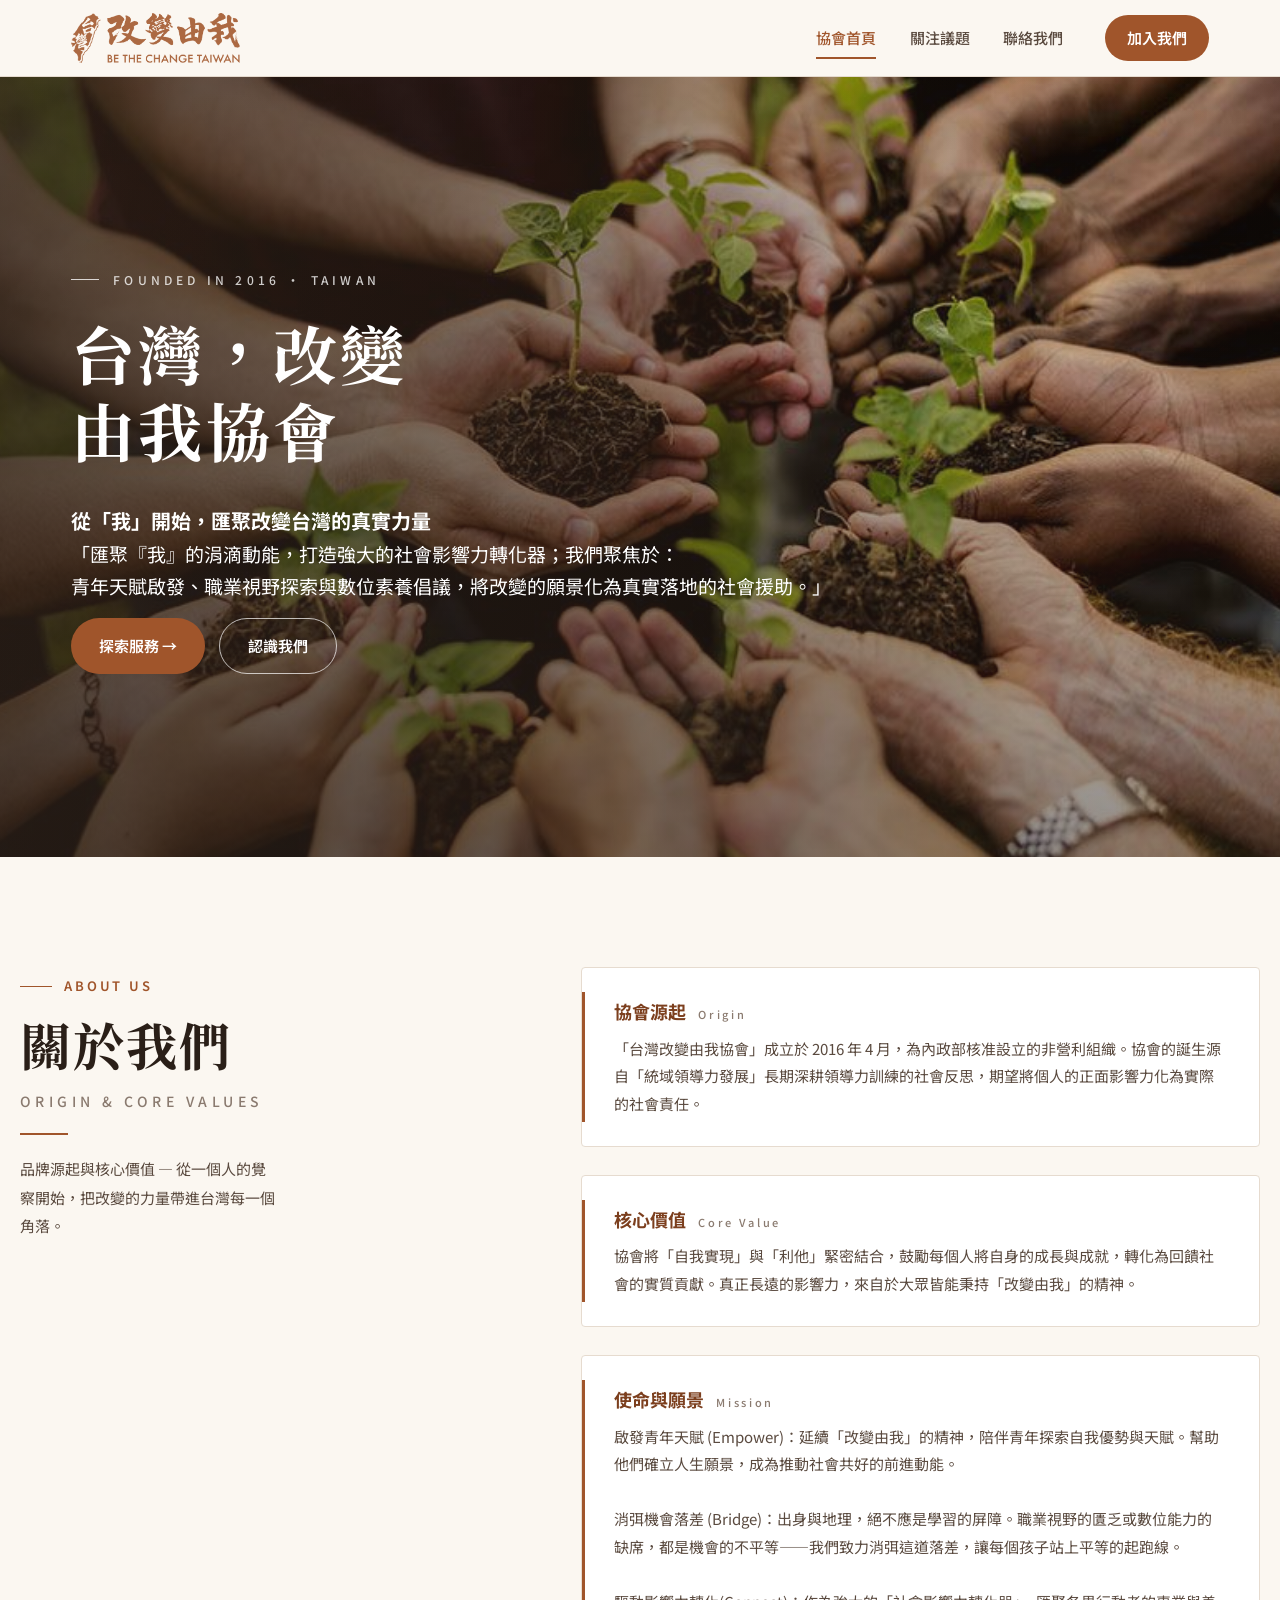
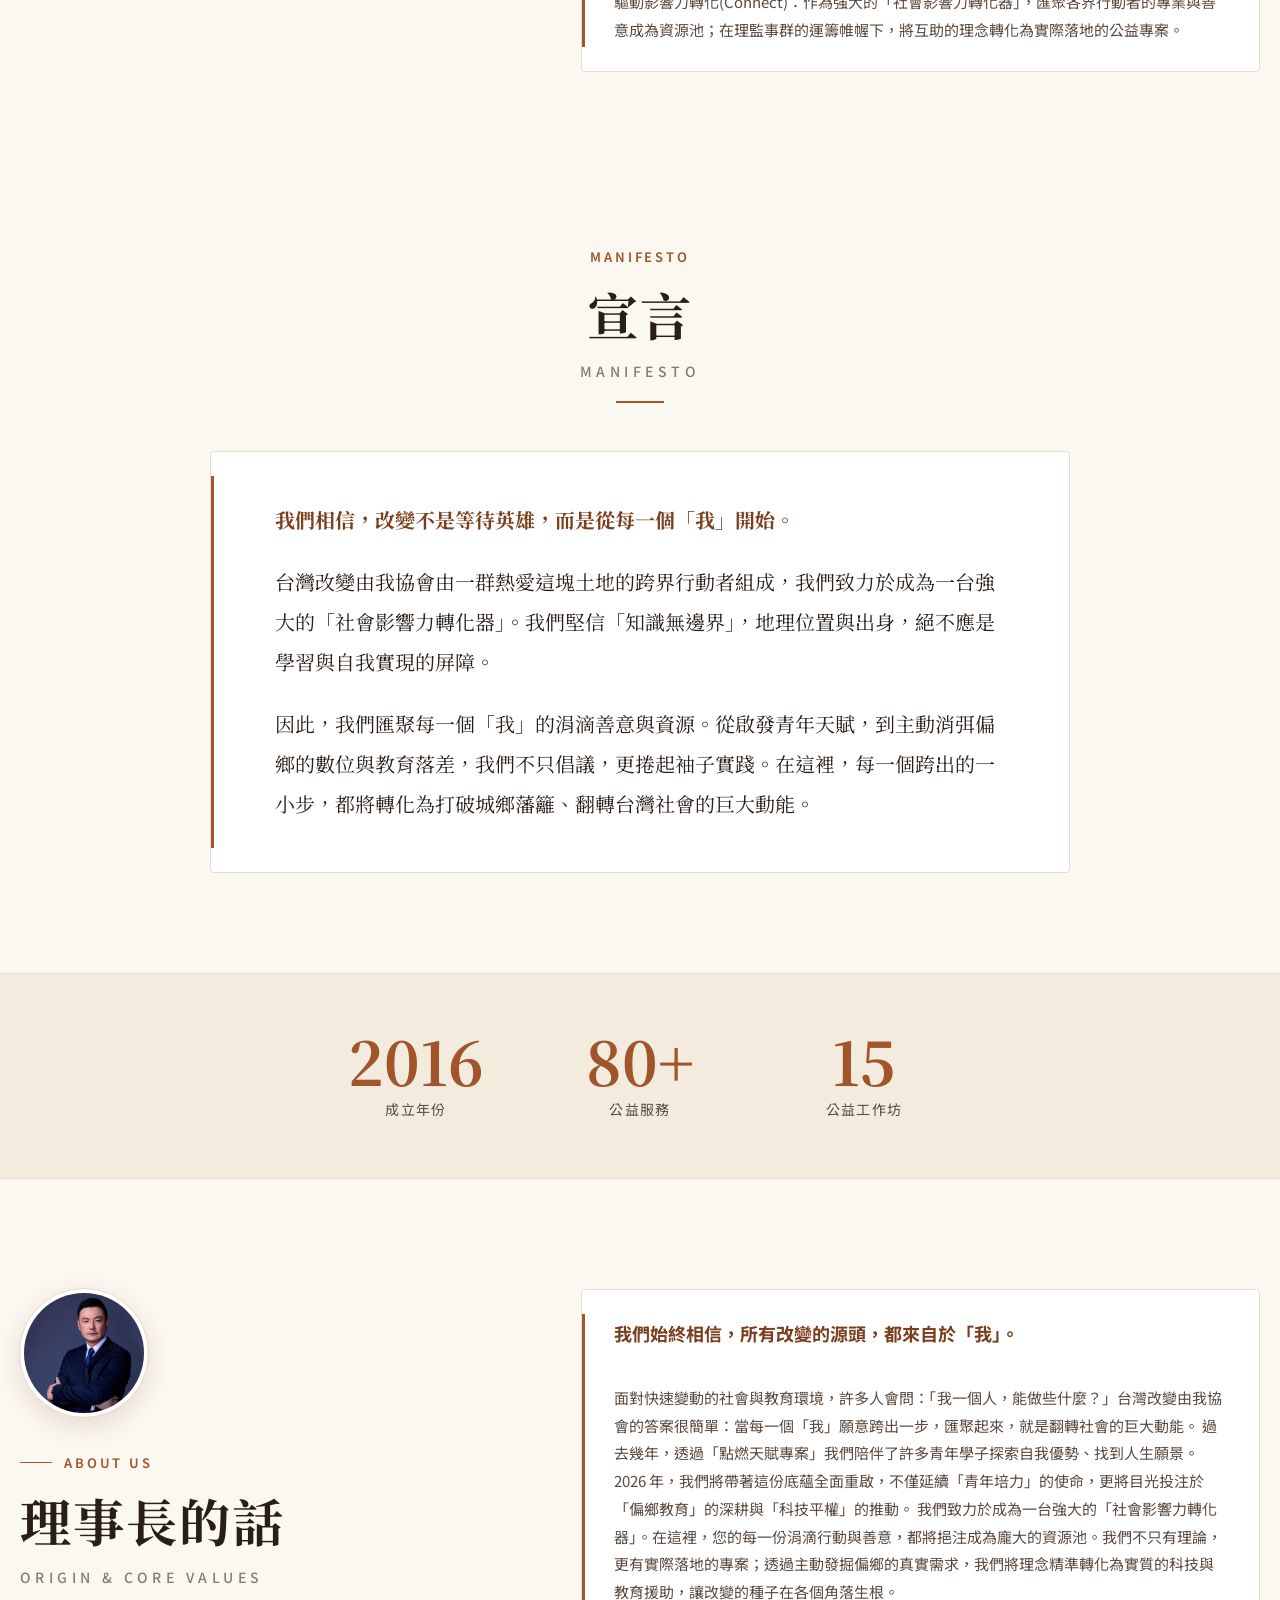
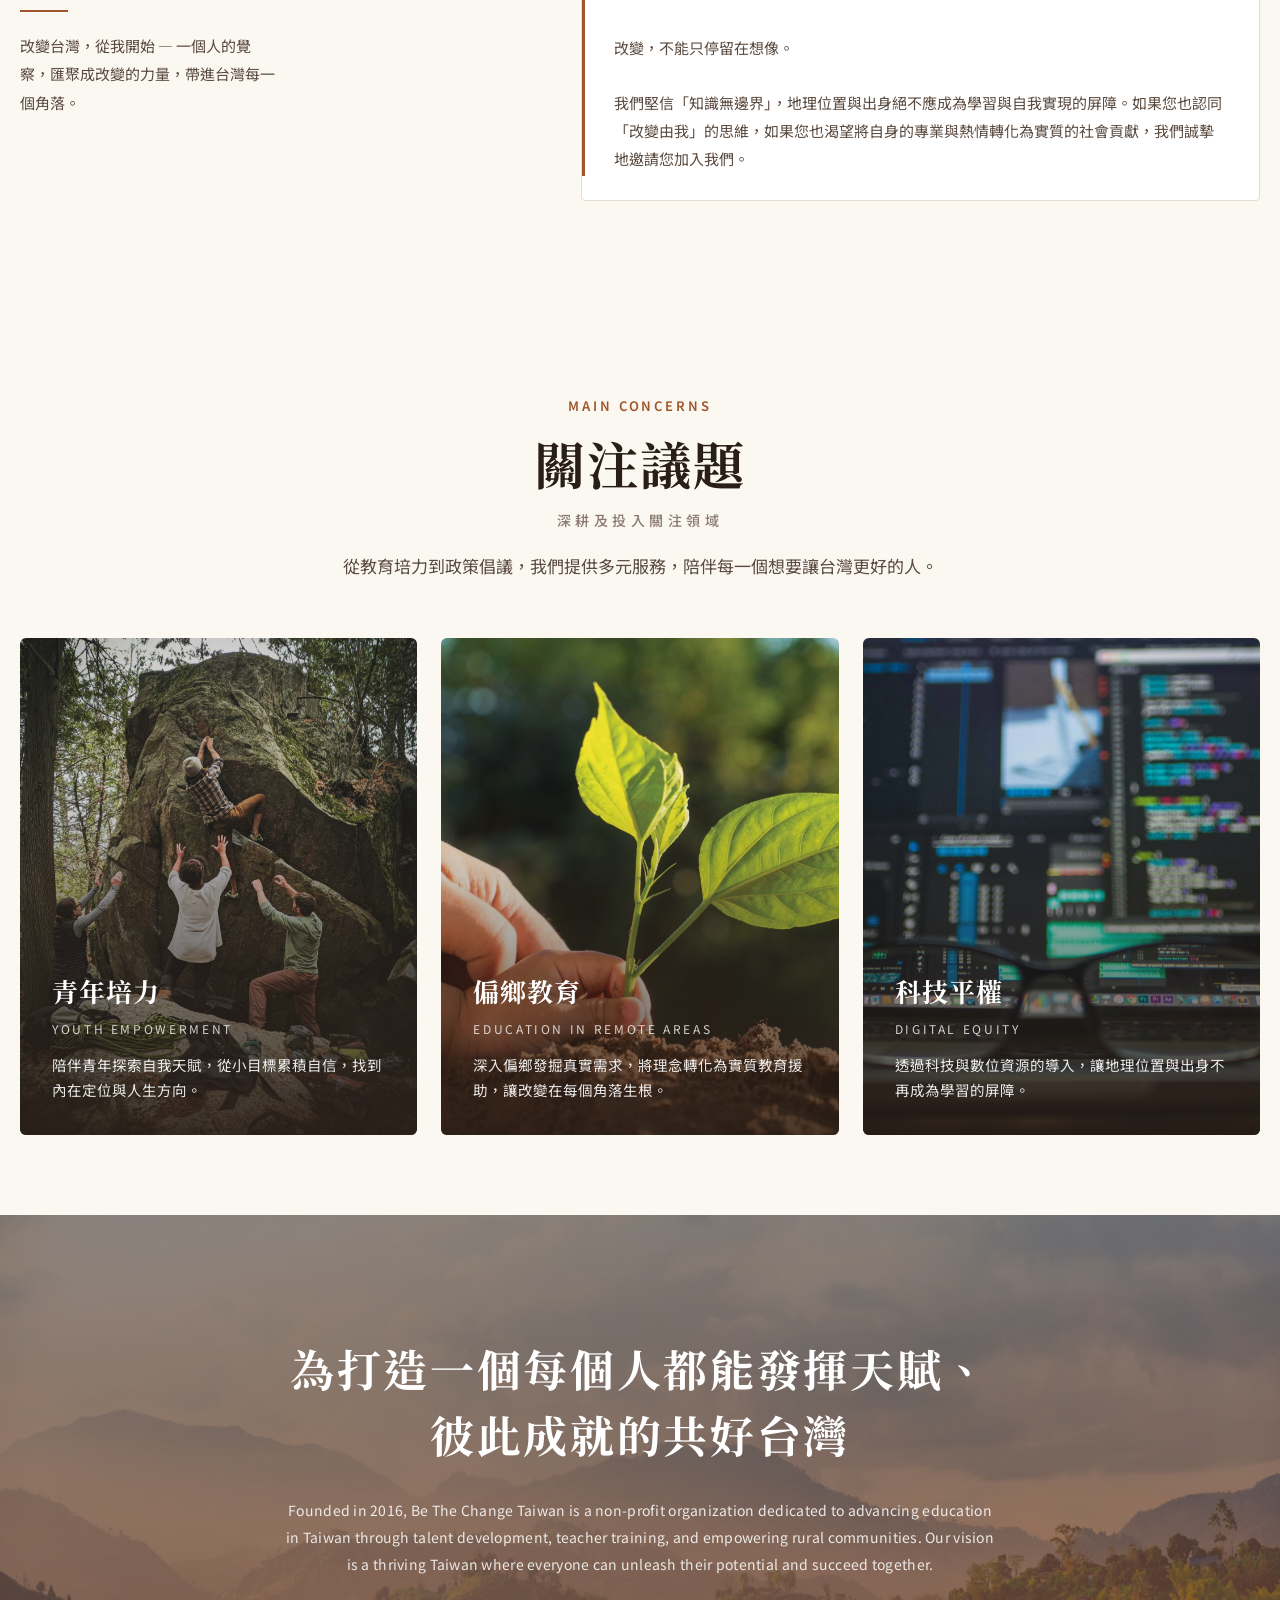
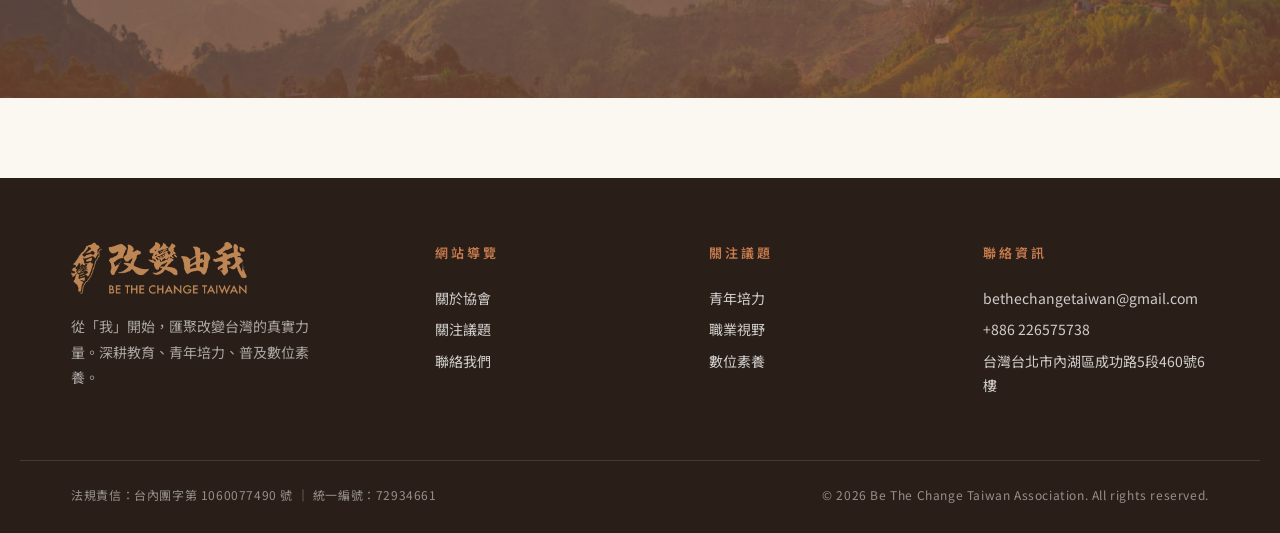
==== commit f43f09a1: "Update homepage hero title line break Co-Authored-By: Claude Sonnet 5.5 <noreply@anthropic.com>" ====
--- a/index.html
+++ b/index.html
@@ -353,7 +353,7 @@
   <div class="scrim2" aria-hidden="true"></div>
   <div class="inner">
     <div class="est" style="">Founded in 2016 · Taiwan</div>
-    <h1 class="title">台灣改變由我<br>協會</h1>
+    <h1 class="title">台灣，改變<br>由我協會</h1>
     <p class="quote" style=""><div xmind-vk-rich-text-fragment-id="1780376674019-1492" style="font-size: 20px;"><b>從「我」開始，匯聚改變台灣的真實力量</b><br><div xmind-vk-rich-text-fragment-id="1780376700357-9192" style="font-size: 19px;">
       「匯聚『我』的涓滴動能，打造強大的社會影響力轉化器；我們聚焦於：<br>青年天賦啟發、職業視野探索與數位素養倡議，將改變的願景化為真實落地的社會援助。」
 </div></div></p>
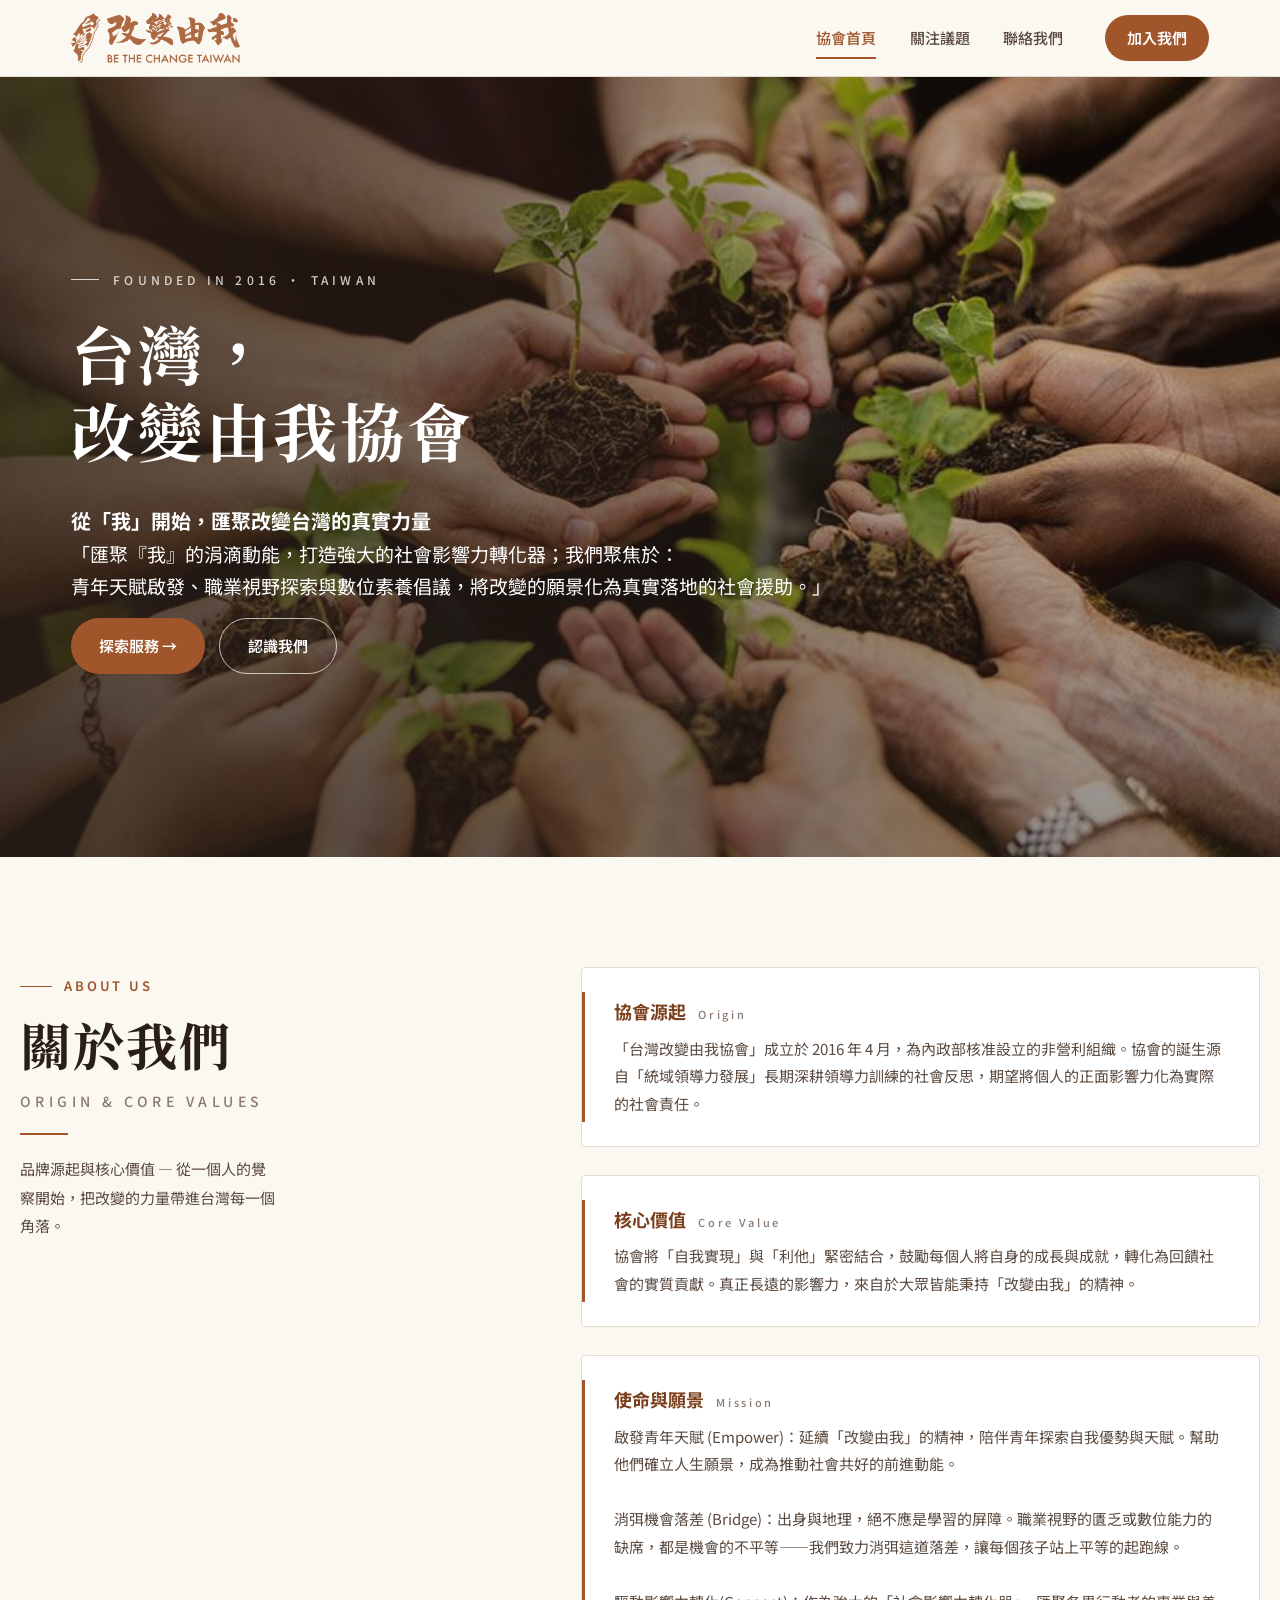
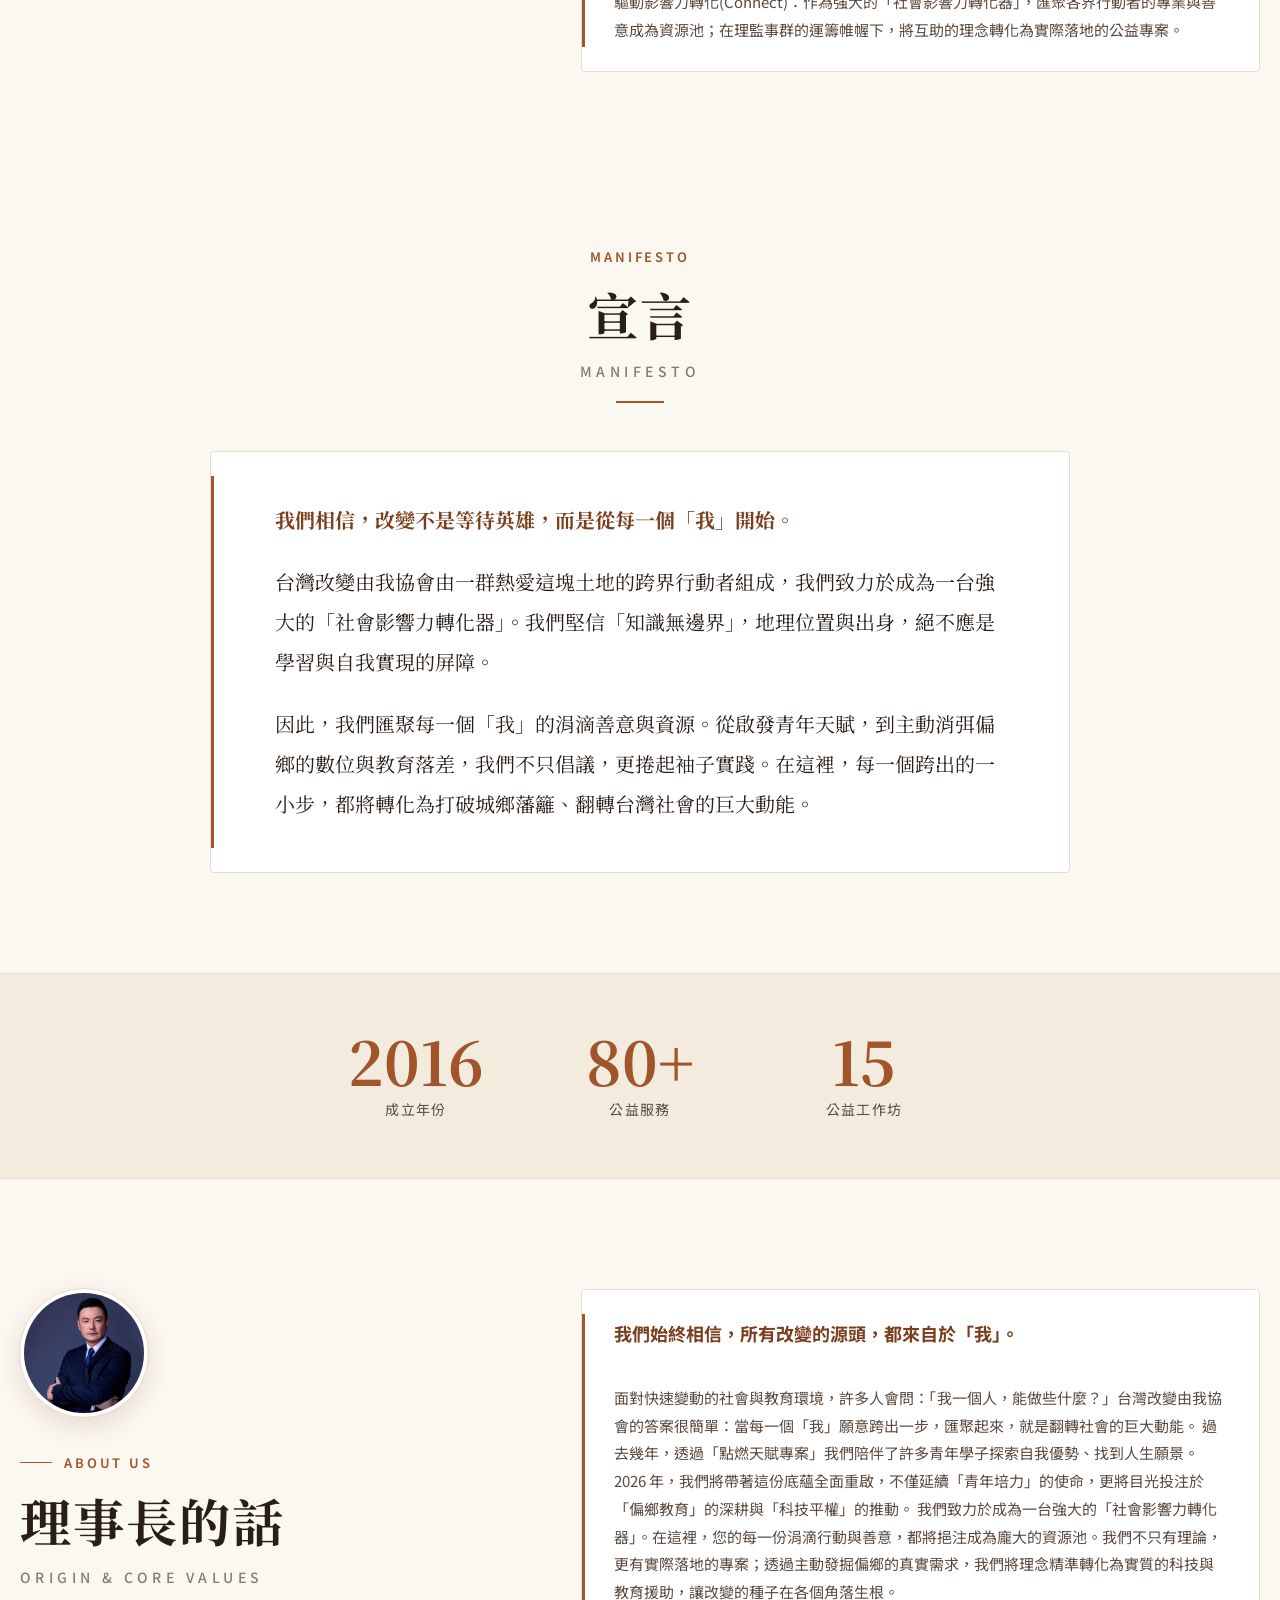
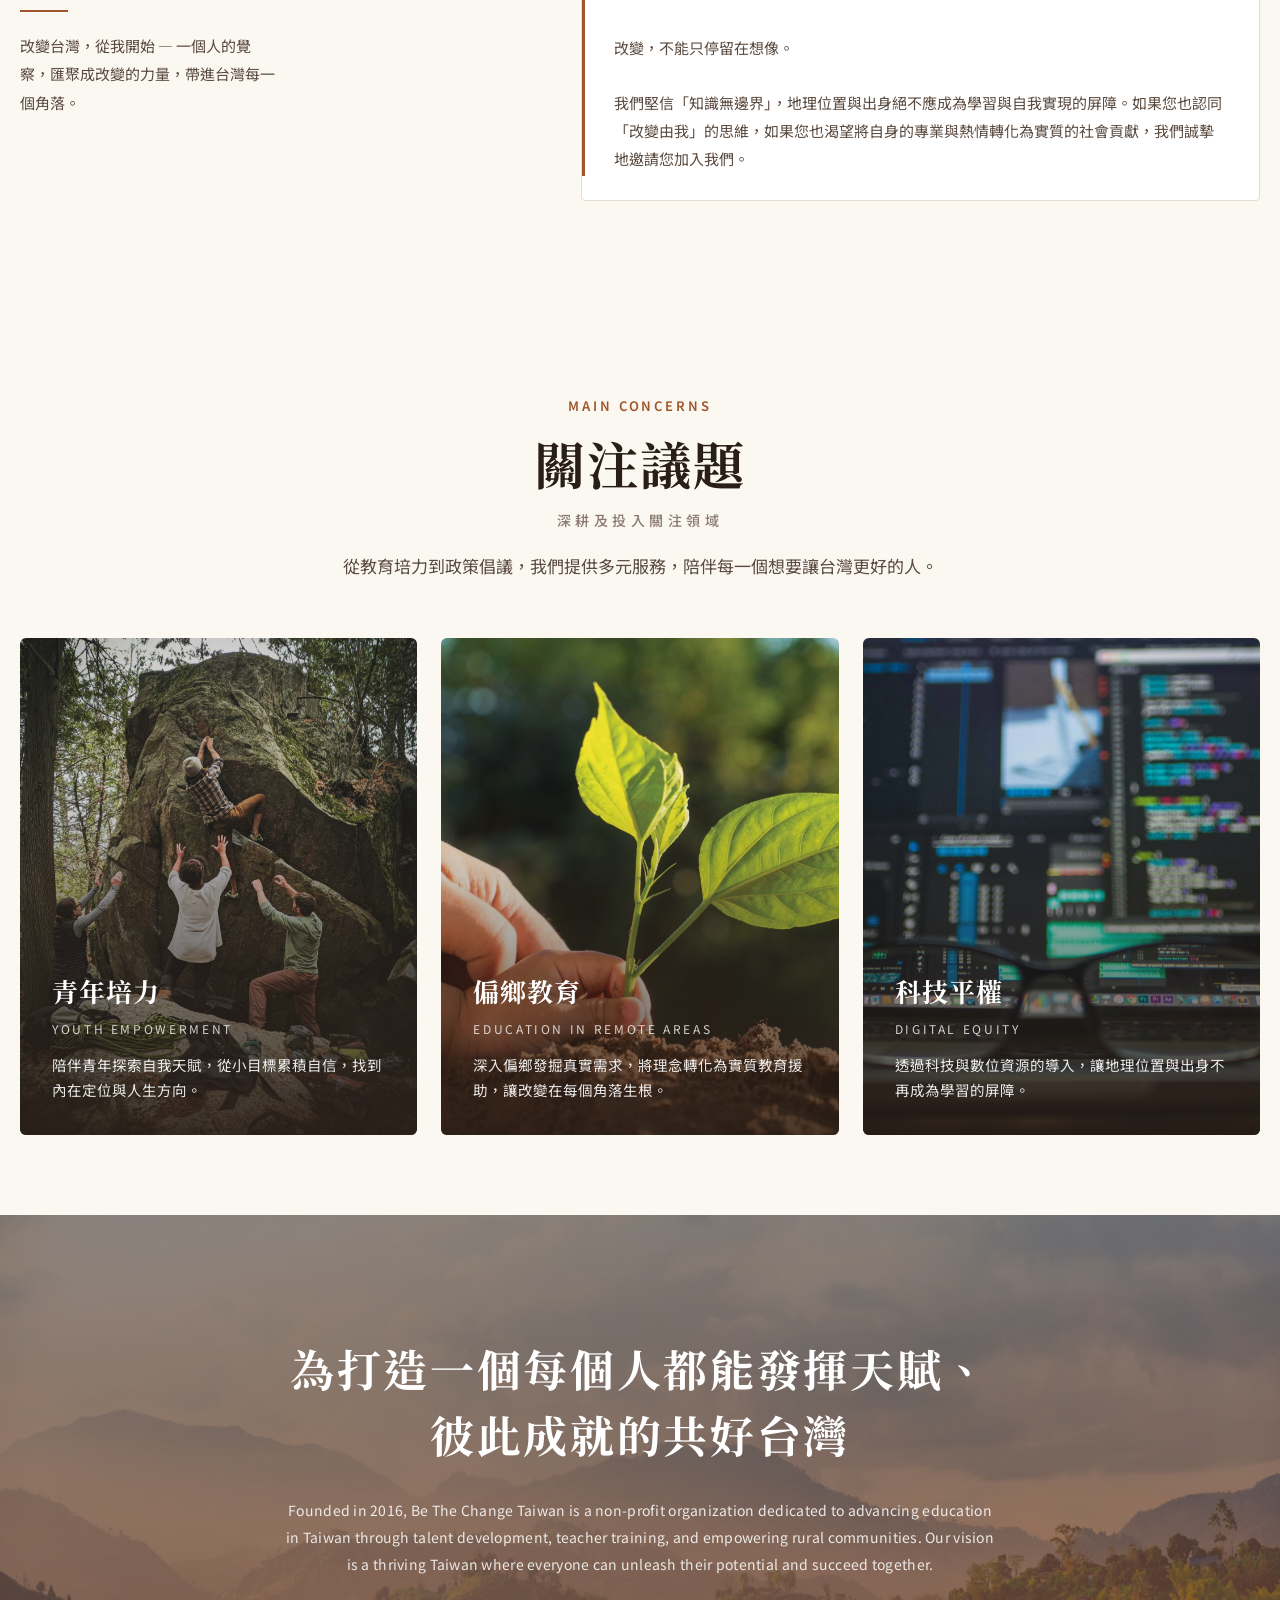
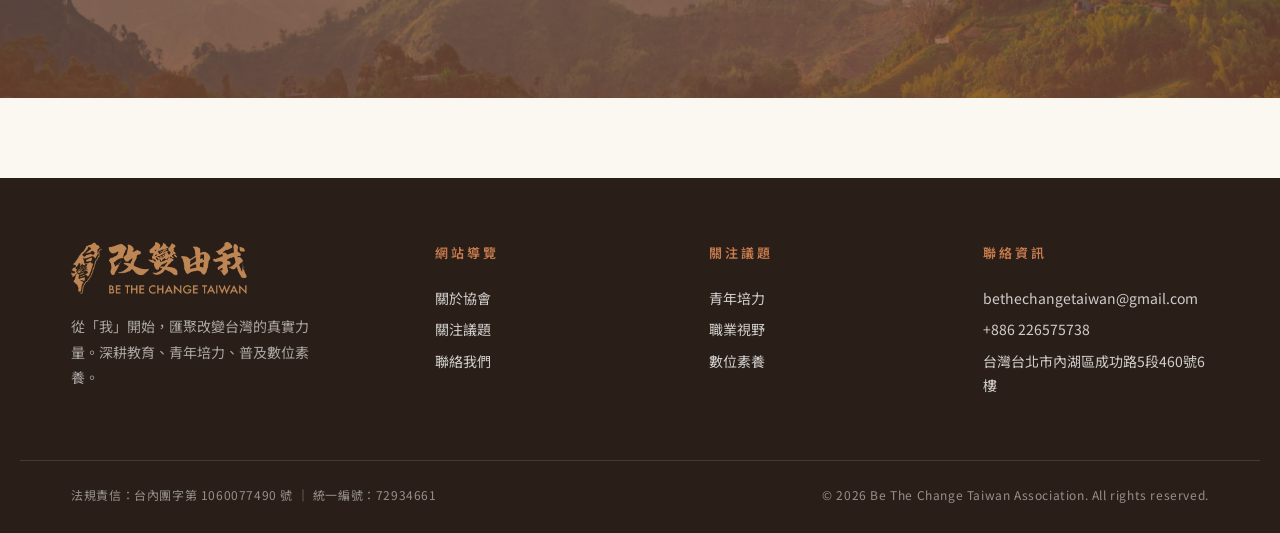
==== commit 78eeee91: "Fix hero title line break: 台灣，/改變由我協會 Co-Authored-By: Claude Sonnet 5.5 <noreply@anthropic.com>" ====
--- a/index.html
+++ b/index.html
@@ -353,7 +353,7 @@
   <div class="scrim2" aria-hidden="true"></div>
   <div class="inner">
     <div class="est" style="">Founded in 2016 · Taiwan</div>
-    <h1 class="title">台灣，改變<br>由我協會</h1>
+    <h1 class="title">台灣，<br>改變由我協會</h1>
     <p class="quote" style=""><div xmind-vk-rich-text-fragment-id="1780376674019-1492" style="font-size: 20px;"><b>從「我」開始，匯聚改變台灣的真實力量</b><br><div xmind-vk-rich-text-fragment-id="1780376700357-9192" style="font-size: 19px;">
       「匯聚『我』的涓滴動能，打造強大的社會影響力轉化器；我們聚焦於：<br>青年天賦啟發、職業視野探索與數位素養倡議，將改變的願景化為真實落地的社會援助。」
 </div></div></p>
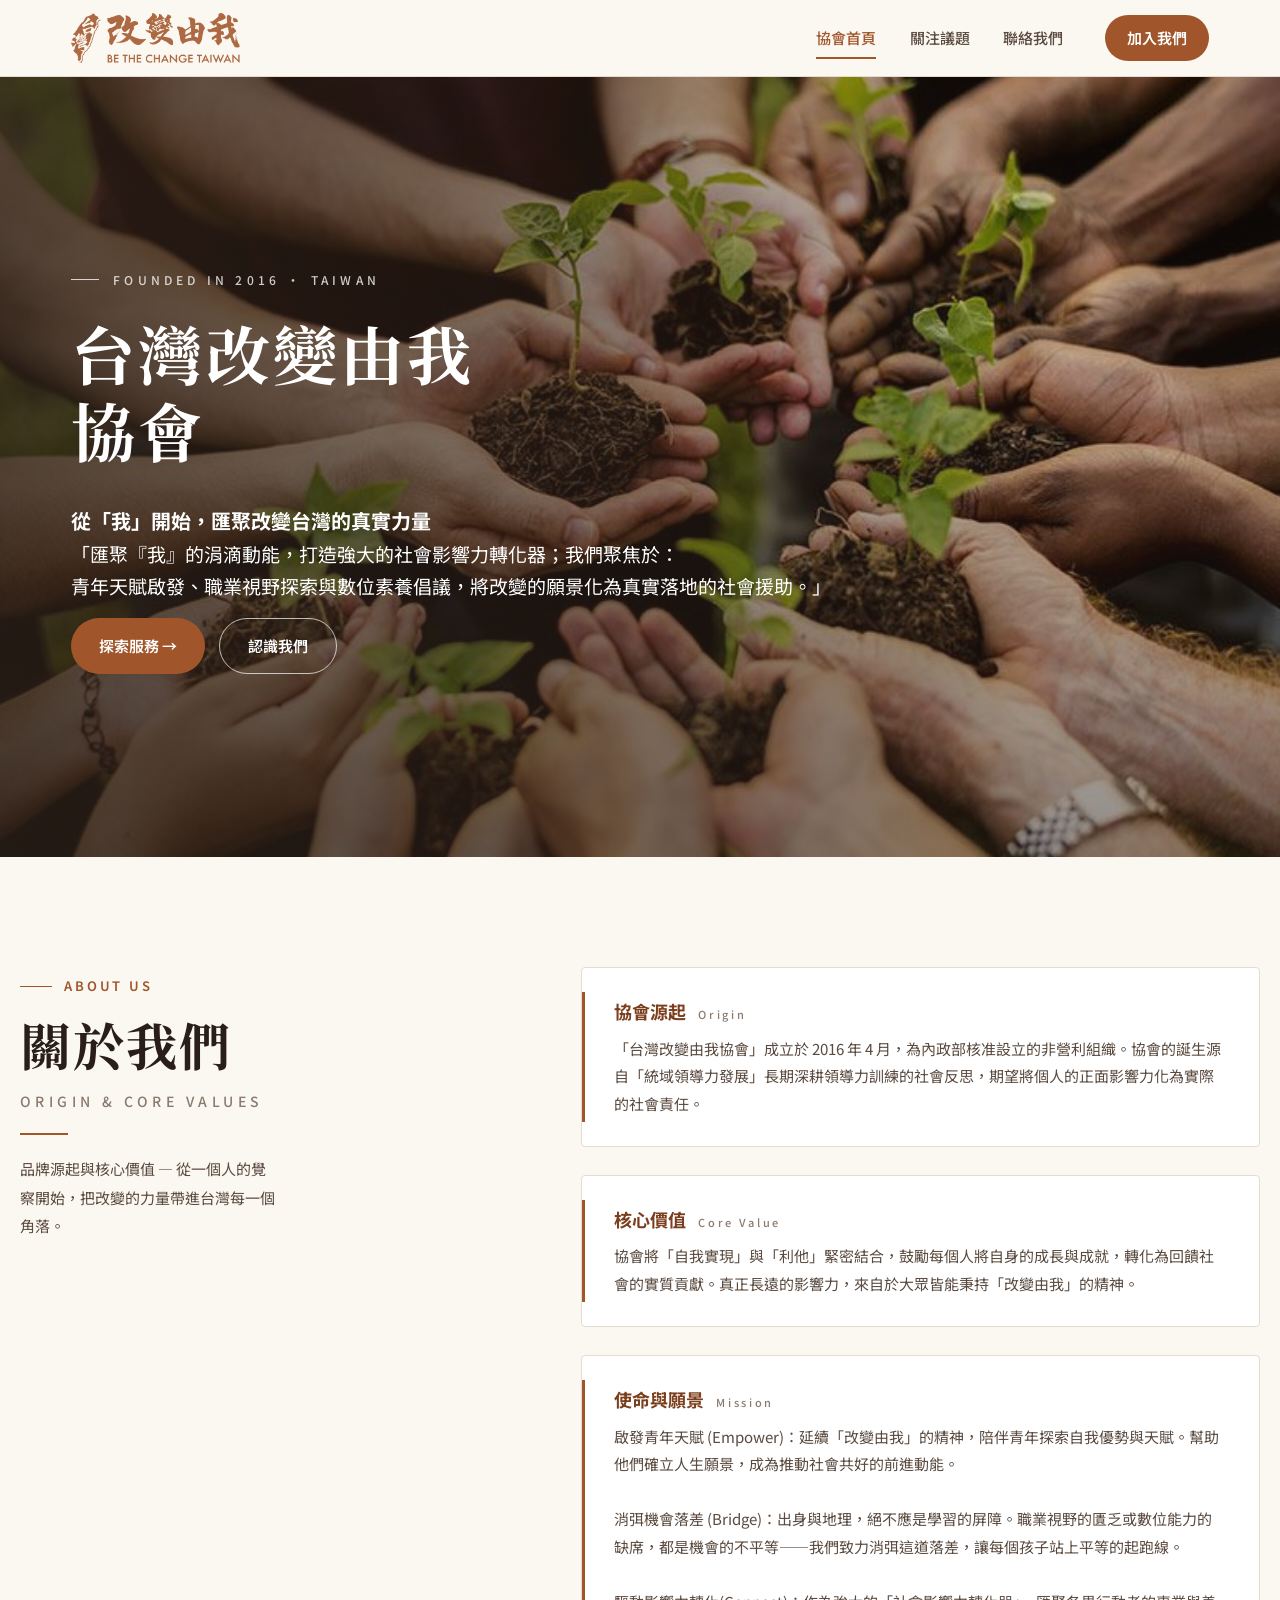
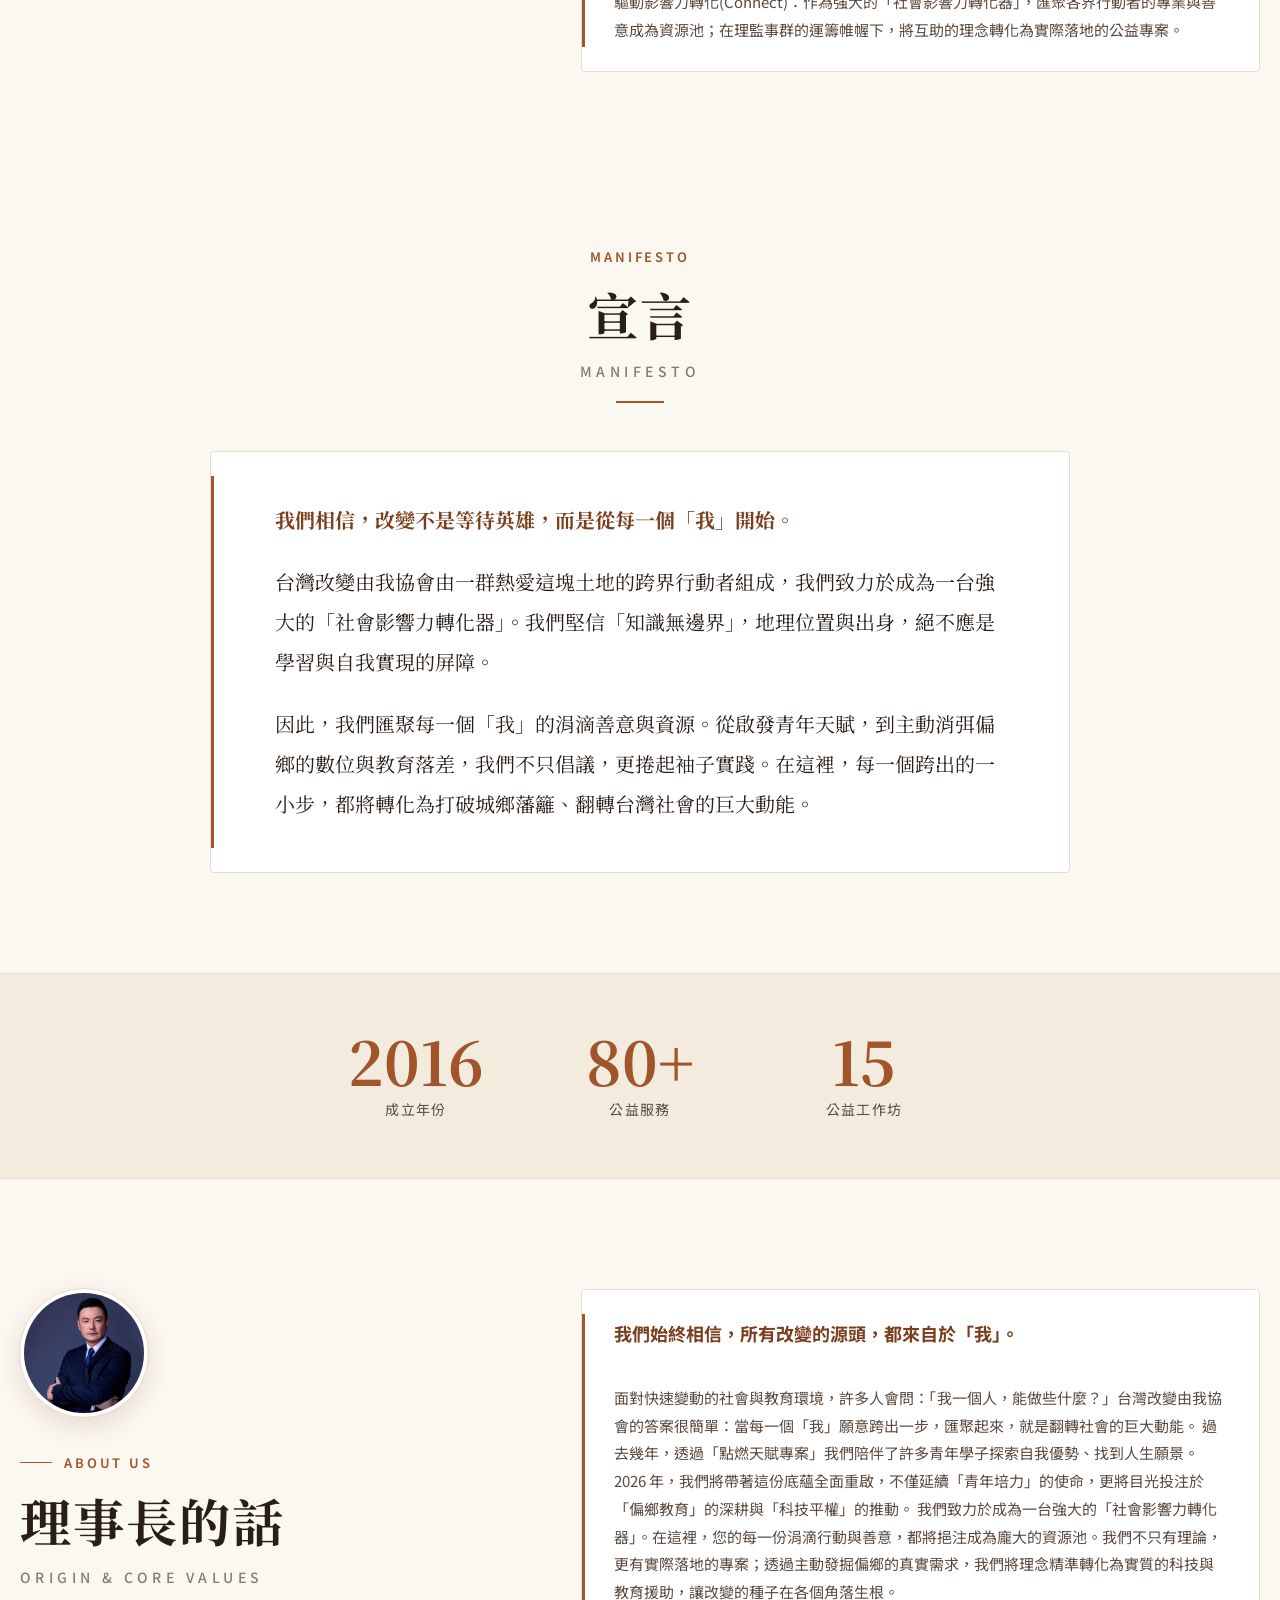
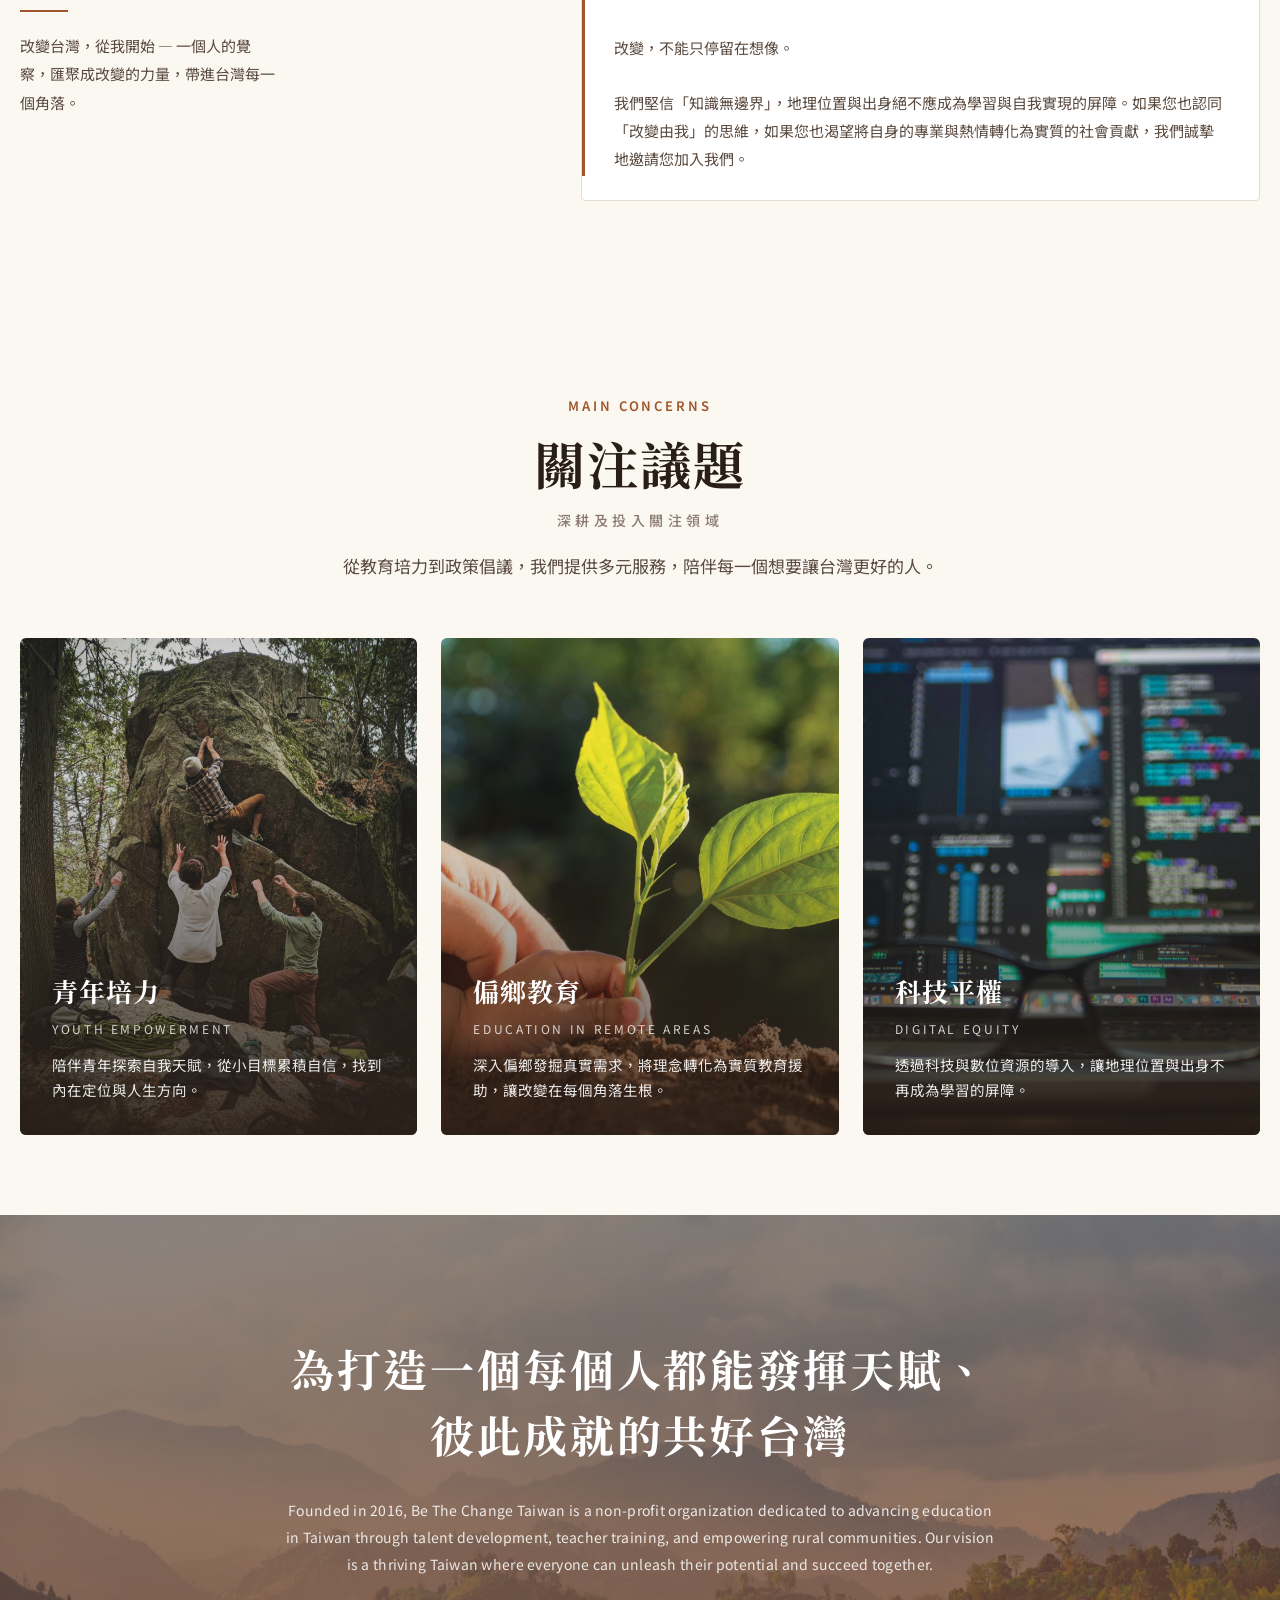
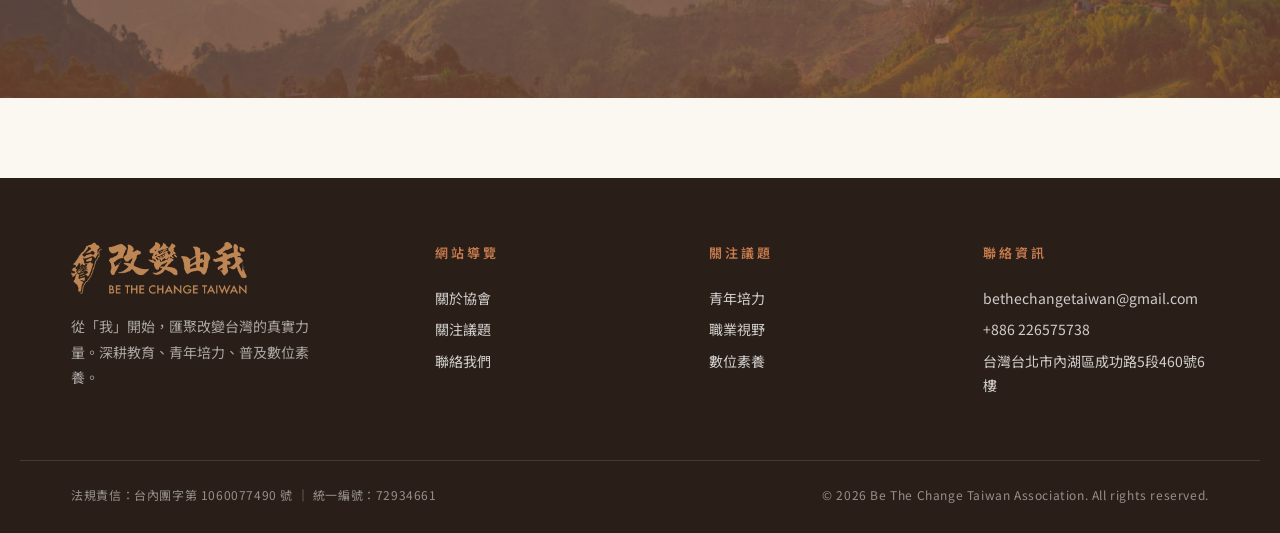
==== commit ec75f5c0: "Revert "Update homepage hero title line break" This reverts commit f43f09a10b3b167e2622dac38d14c871a" ====
--- a/index.html
+++ b/index.html
@@ -353,7 +353,7 @@
   <div class="scrim2" aria-hidden="true"></div>
   <div class="inner">
     <div class="est" style="">Founded in 2016 · Taiwan</div>
-    <h1 class="title">台灣，<br>改變由我協會</h1>
+    <h1 class="title">台灣改變由我<br>協會</h1>
     <p class="quote" style=""><div xmind-vk-rich-text-fragment-id="1780376674019-1492" style="font-size: 20px;"><b>從「我」開始，匯聚改變台灣的真實力量</b><br><div xmind-vk-rich-text-fragment-id="1780376700357-9192" style="font-size: 19px;">
       「匯聚『我』的涓滴動能，打造強大的社會影響力轉化器；我們聚焦於：<br>青年天賦啟發、職業視野探索與數位素養倡議，將改變的願景化為真實落地的社會援助。」
 </div></div></p>
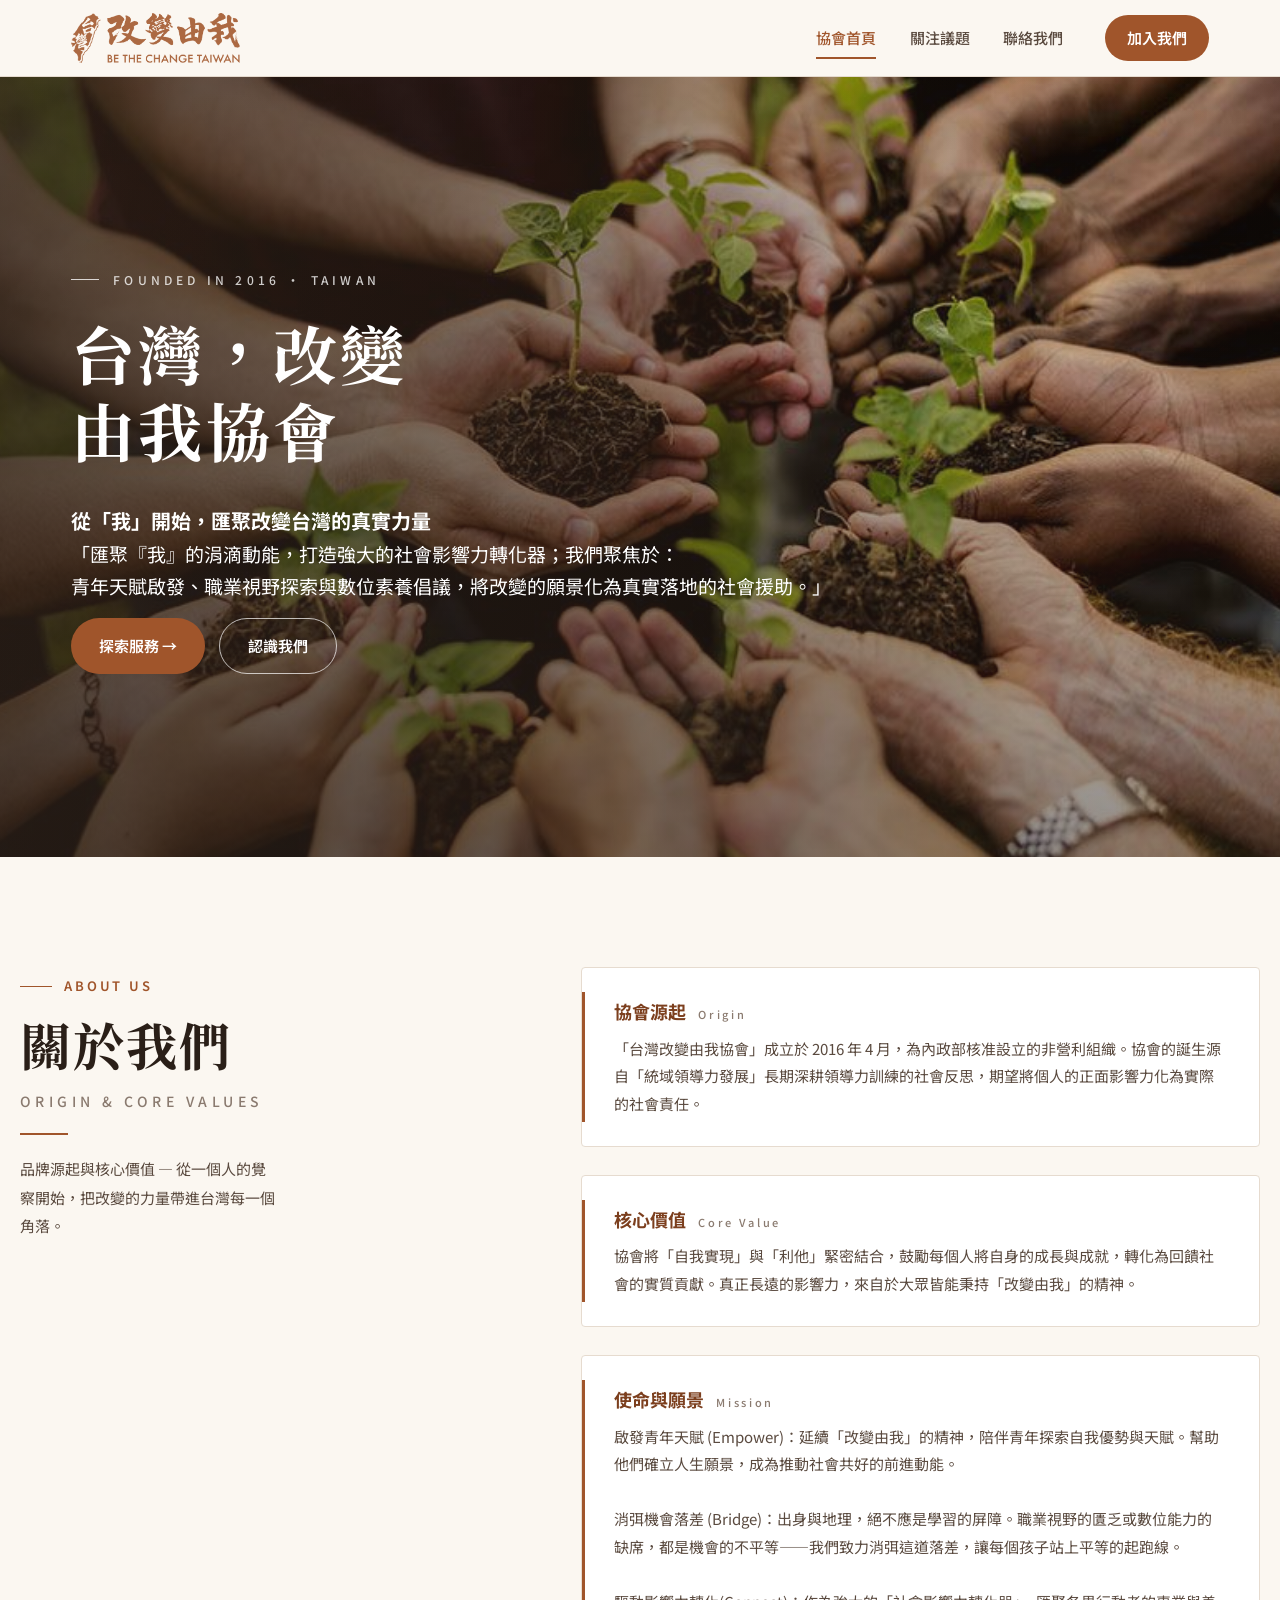
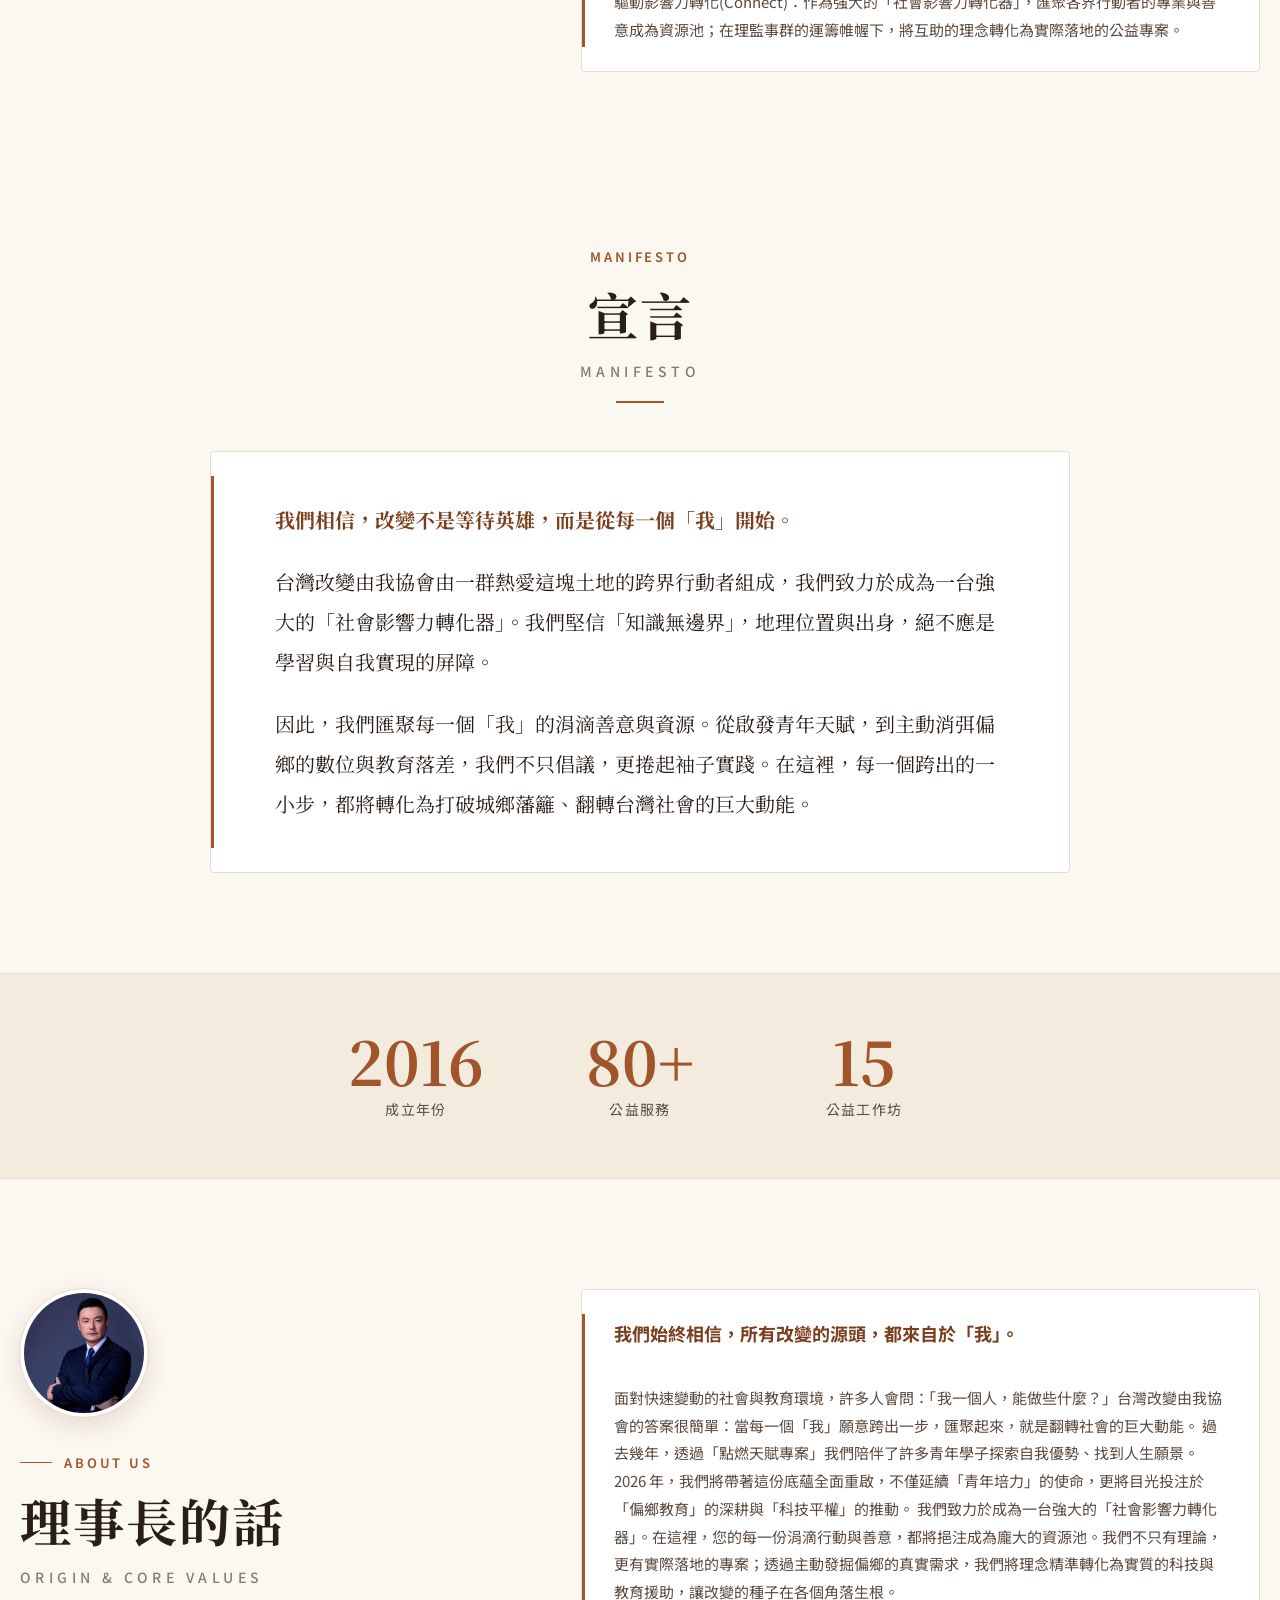
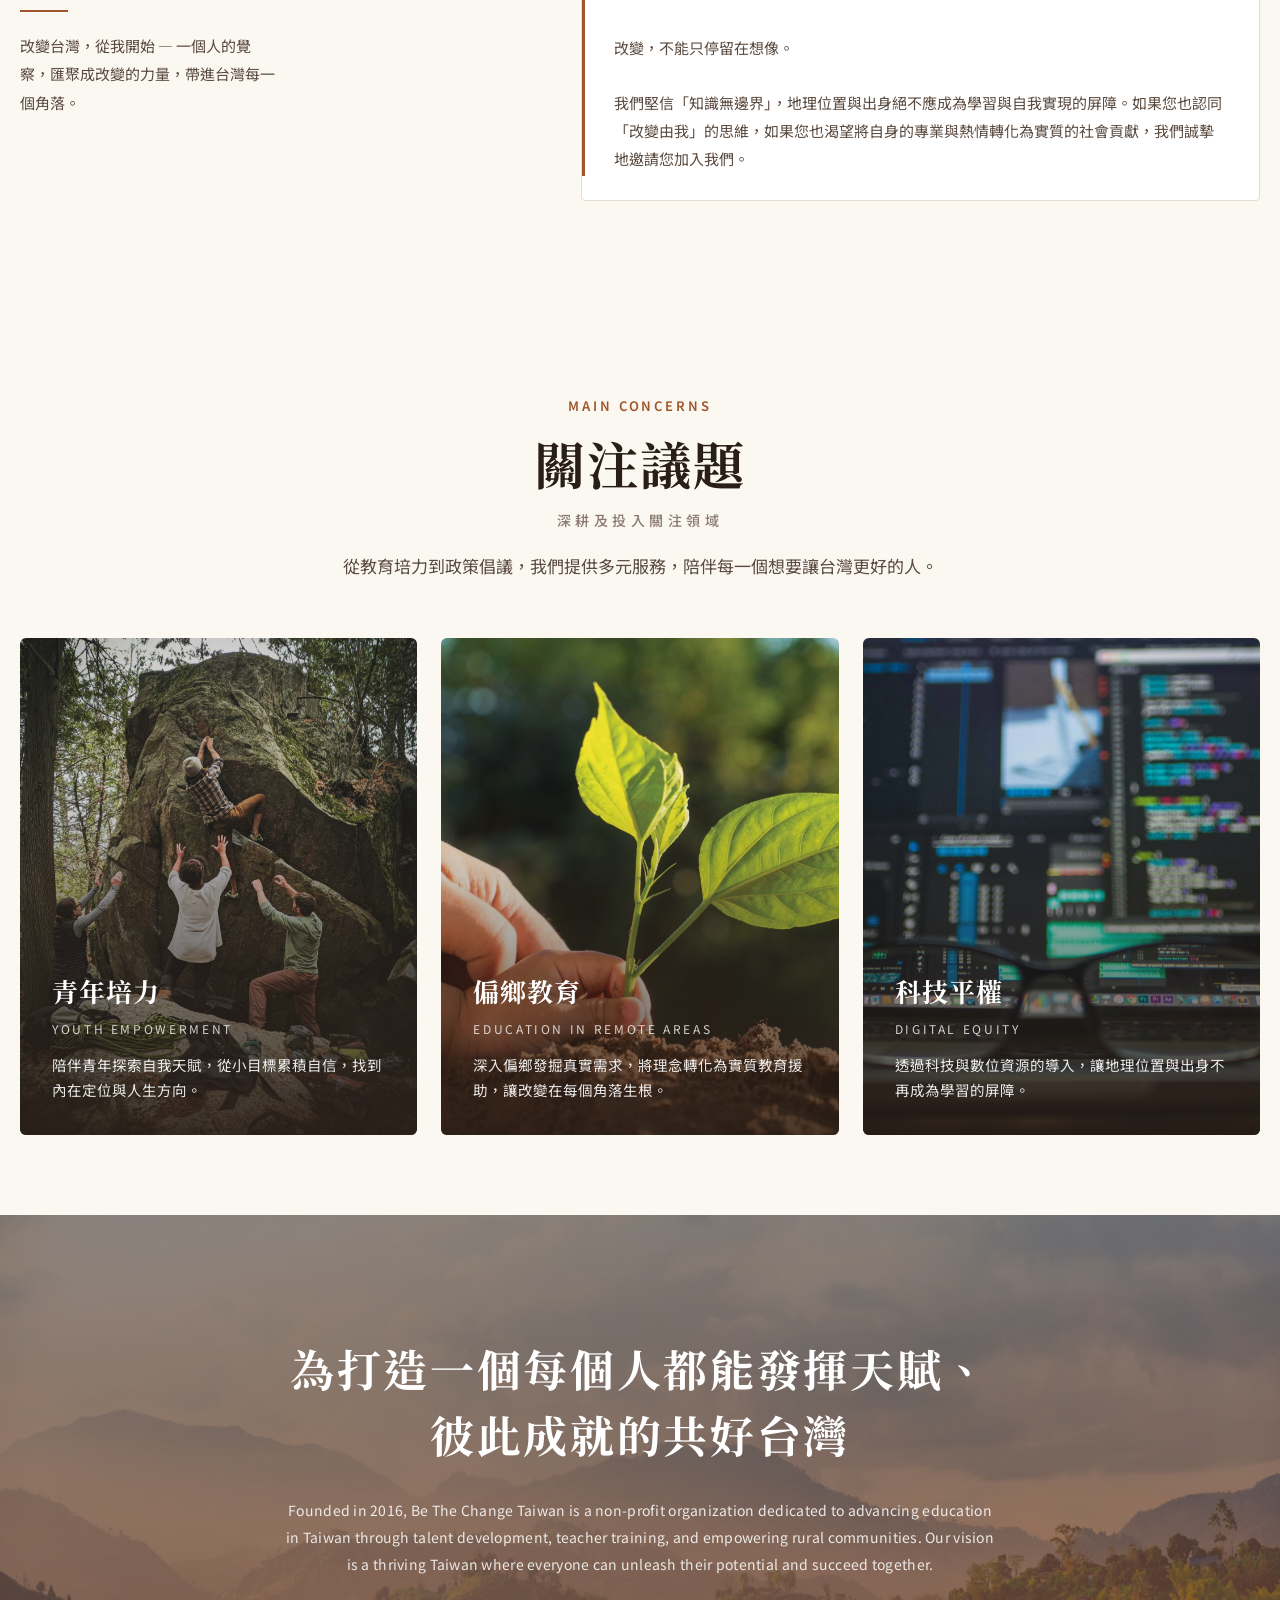
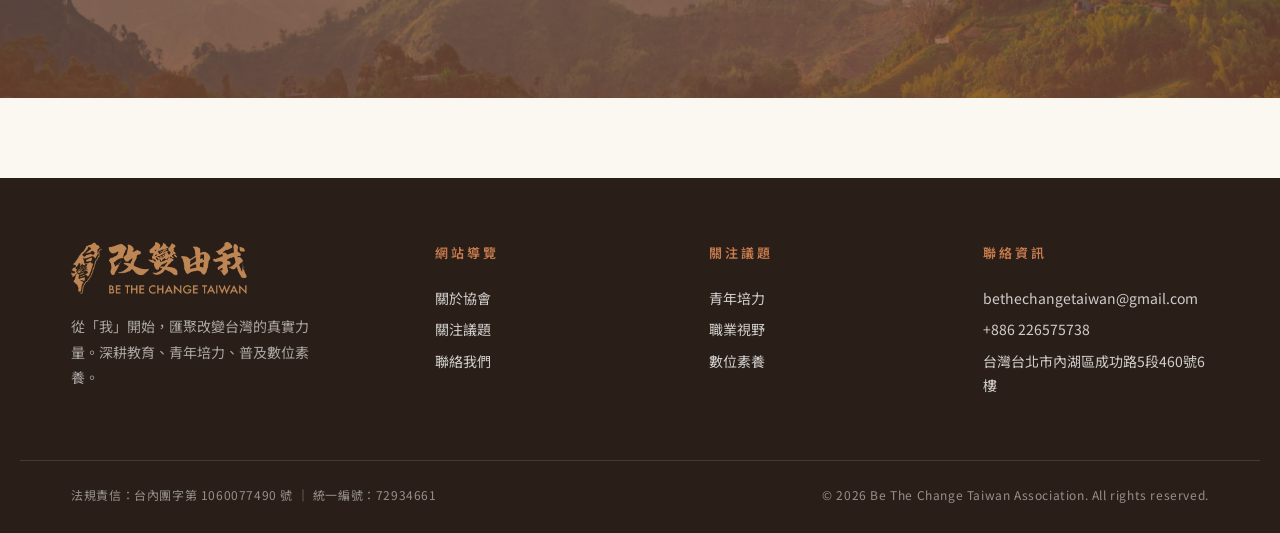
==== commit 0ffa97a6: "Revert "Fix hero title line break: 台灣，/改變由我協會" This reverts commit 78eeee915842cd8df0e0b561fd6974a21" ====
--- a/index.html
+++ b/index.html
@@ -353,7 +353,7 @@
   <div class="scrim2" aria-hidden="true"></div>
   <div class="inner">
     <div class="est" style="">Founded in 2016 · Taiwan</div>
-    <h1 class="title">台灣改變由我<br>協會</h1>
+    <h1 class="title">台灣，改變<br>由我協會</h1>
     <p class="quote" style=""><div xmind-vk-rich-text-fragment-id="1780376674019-1492" style="font-size: 20px;"><b>從「我」開始，匯聚改變台灣的真實力量</b><br><div xmind-vk-rich-text-fragment-id="1780376700357-9192" style="font-size: 19px;">
       「匯聚『我』的涓滴動能，打造強大的社會影響力轉化器；我們聚焦於：<br>青年天賦啟發、職業視野探索與數位素養倡議，將改變的願景化為真實落地的社會援助。」
 </div></div></p>
